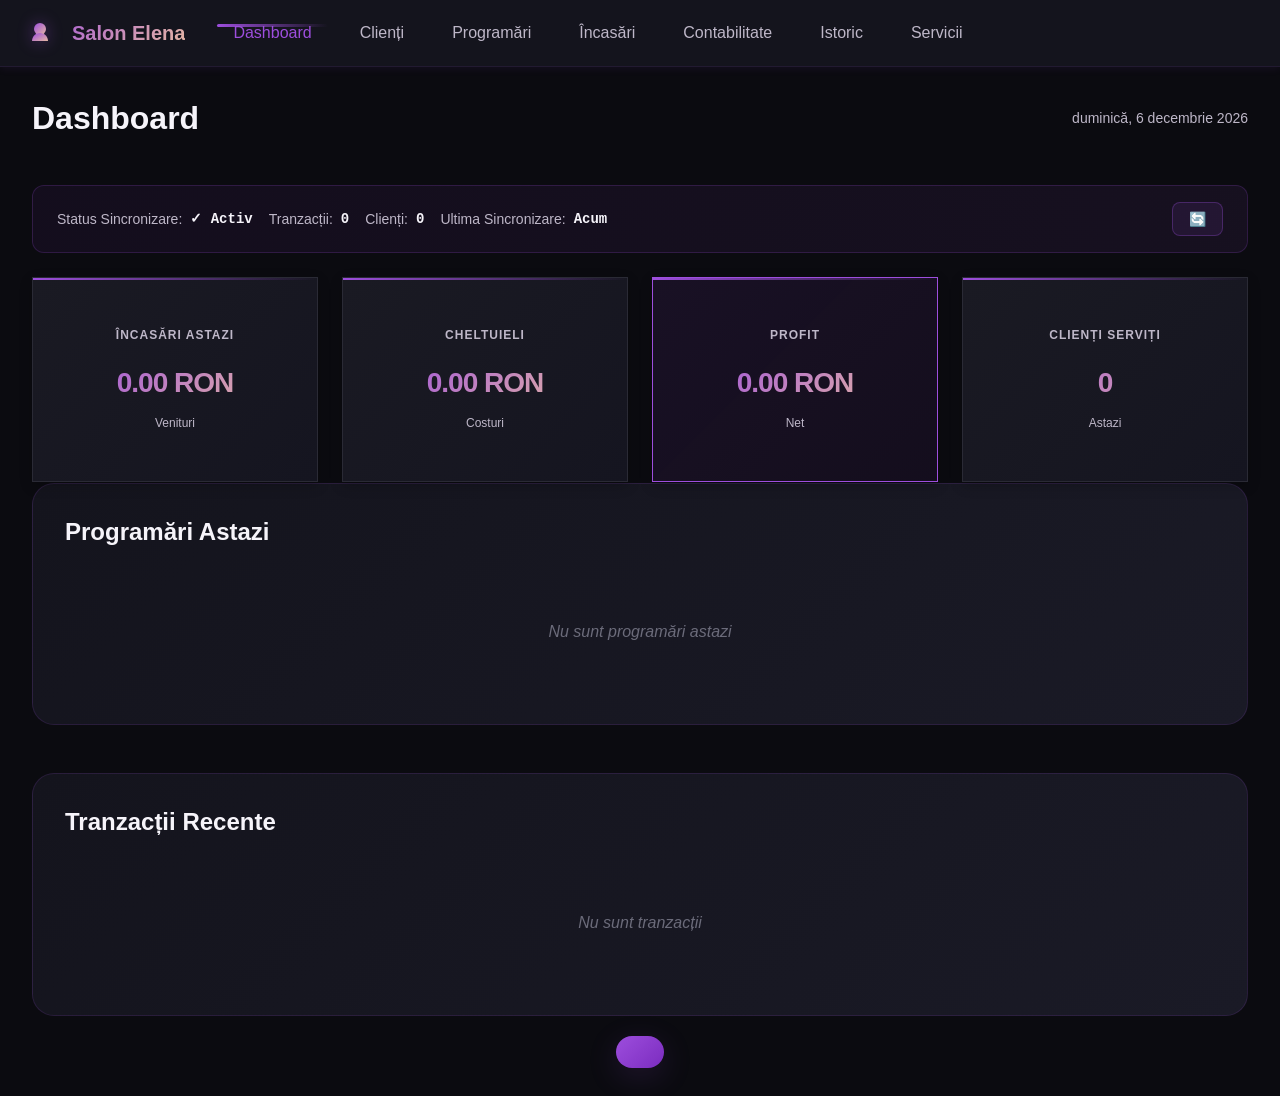
==== index.html @ 7cc4cb27 "CRITICAL FIX: Repair modal overlay click-blocking bug - implement robust initialization and CSS poin" ====
<!DOCTYPE html>
<html lang="ro">
<head>
    <meta charset="UTF-8">
    <meta name="viewport" content="width=device-width, initial-scale=1.0">
    <title>Salon Elena - Premium Hairstyle Management</title>
    <link rel="stylesheet" href="css/styles.css">
</head>
<body>
    <div class="app-container">
        <!-- Top Navigation -->
        <nav class="top-nav">
            <div class="nav-container">
                <div class="nav-logo">
                    <svg width="32" height="32" viewBox="0 0 32 32" fill="none">
                        <circle cx="16" cy="12" r="6" fill="url(#grad1)"/>
                        <path d="M8 24c0-4.4 3.6-8 8-8s8 3.6 8 8H8Z" fill="url(#grad1)"/>
                        <defs>
                            <linearGradient id="grad1" x1="0%" y1="0%" x2="100%" y2="100%">
                                <stop offset="0%" style="stop-color:#9D4EDD;stop-opacity:1" />
                                <stop offset="100%" style="stop-color:#E6B8A2;stop-opacity:1" />
                            </linearGradient>
                        </defs>
                    </svg>
                    <span>Salon Elena</span>
                </div>
                <div class="nav-tabs">
                    <button class="nav-tab active" data-tab="dashboard">Dashboard</button>
                    <button class="nav-tab" data-tab="clients">Clienți</button>
                    <button class="nav-tab" data-tab="appointments">Programări</button>
                    <button class="nav-tab" data-tab="transactions">Încasări</button>
                    <button class="nav-tab" data-tab="accounting">Contabilitate</button>
                    <button class="nav-tab" data-tab="history">Istoric</button>
                    <button class="nav-tab" data-tab="services">Servicii</button>
                </div>
            </div>
        </nav>

        <!-- Main Content -->
        <main class="main-content">
            <!-- DASHBOARD TAB -->
            <section id="dashboard" class="tab-section active">
                <div class="section-header">
                    <h1>Dashboard</h1>
                    <div class="header-date" id="dateDisplay"></div>
                </div>

                <!-- Data Sync Status Bar -->
                <div class="sync-status-bar">
                    <div class="sync-item">
                        <span class="sync-label">Status Sincronizare:</span>
                        <span class="sync-value" id="syncStatus">✓ Activ</span>
                    </div>
                    <div class="sync-item">
                        <span class="sync-label">Tranzacții:</span>
                        <span class="sync-value" id="syncTransactions">0</span>
                    </div>
                    <div class="sync-item">
                        <span class="sync-label">Clienți:</span>
                        <span class="sync-value" id="syncClients">0</span>
                    </div>
                    <div class="sync-item">
                        <span class="sync-label">Ultima Sincronizare:</span>
                        <span class="sync-value" id="syncTime">Acum</span>
                    </div>
                    <button class="btn-sync-reset" id="btnSyncCheck" title="Verifică sincronizare">
                        <span class="icon-sync">🔄</span>
                    </button>
                </div>

                <!-- KPI Cards -->
                <div class="kpi-grid">
                    <div class="kpi-card">
                        <div class="kpi-label">Încasări Astazi</div>
                        <div class="kpi-value" id="kpiIncome">0 RON</div>
                        <div class="kpi-sub">Venituri</div>
                    </div>
                    <div class="kpi-card">
                        <div class="kpi-label">Cheltuieli</div>
                        <div class="kpi-value" id="kpiExpenses">0 RON</div>
                        <div class="kpi-sub">Costuri</div>
                    </div>
                    <div class="kpi-card accent">
                        <div class="kpi-label">Profit</div>
                        <div class="kpi-value" id="kpiProfit">0 RON</div>
                        <div class="kpi-sub">Net</div>
                    </div>
                    <div class="kpi-card">
                        <div class="kpi-label">Clienți Serviți</div>
                        <div class="kpi-value" id="kpiClients">0</div>
                        <div class="kpi-sub">Astazi</div>
                    </div>
                </div>

                <!-- Upcoming Appointments Today -->
                <div class="dashboard-section">
                    <h2>Programări Astazi</h2>
                    <div id="dashboardAppointments" class="appointments-list">
                        <p class="empty-state">Nu sunt programări astazi</p>
                    </div>
                </div>

                <!-- Recent Transactions -->
                <div class="dashboard-section">
                    <h2>Tranzacții Recente</h2>
                    <div id="dashboardTransactions" class="transactions-list">
                        <p class="empty-state">Nu sunt tranzacții</p>
                    </div>
                </div>
            </section>

            <!-- CLIENTS TAB -->
            <section id="clients" class="tab-section">
                <div class="section-header">
                    <h1>Clienți</h1>
                    <button class="btn btn-primary" id="btnAddClient">+ Clientă Nouă</button>
                </div>

                <!-- Search & Filters -->
                <div class="search-filters">
                    <div class="search-box">
                        <input type="text" id="clientSearch" placeholder="Caută clientă..." class="input-search">
                    </div>
                    <div class="filter-chips">
                        <button class="chip active" data-filter="all">Toate</button>
                        <button class="chip" data-filter="platinum">Platinum</button>
                        <button class="chip" data-filter="vip">VIP</button>
                        <button class="chip" data-filter="loyal">Loyal</button>
                        <button class="chip" data-filter="new">New</button>
                    </div>
                </div>

                <!-- Clients Grid -->
                <div id="clientsGrid" class="clients-grid">
                    <p class="empty-state">Nu sunt clienți. Adaugă prima clientă!</p>
                </div>
            </section>

            <!-- APPOINTMENTS TAB -->
            <section id="appointments" class="tab-section">
                <div class="section-header">
                    <h1>Programări</h1>
                    <button type="button" class="btn btn-primary" id="btnAddAppointment">+ Nouă Programare</button>
                </div>

                <!-- Appointment Filters -->
                <div class="appointment-filters">
                    <button class="filter-btn active" data-filter="today">Astazi</button>
                    <button class="filter-btn" data-filter="tomorrow">Mâine</button>
                    <button class="filter-btn" data-filter="week">Săptămâna</button>
                    <button class="filter-btn" data-filter="all">Toate</button>
                </div>

                <!-- Appointments List -->
                <div id="appointmentsList" class="appointments-list">
                    <p class="empty-state">Nu sunt programări</p>
                </div>
            </section>

            <!-- TRANSACTIONS TAB -->
            <section id="transactions" class="tab-section">
                <div class="section-header">
                    <h1>Încasări Zilnice</h1>
                </div>

                <!-- Date Picker -->
                <div class="transaction-controls">
                    <input type="date" id="transactionDate" class="input-date">
                    <button class="btn btn-secondary" id="btnAddExpense">+ Cheltuiala Manuală</button>
                </div>

                <!-- KPI for Selected Date -->
                <div class="transaction-kpi">
                    <div class="kpi-small">
                        <div class="kpi-label">Încasări</div>
                        <div class="kpi-value" id="txIncome">0 RON</div>
                    </div>
                    <div class="kpi-small">
                        <div class="kpi-label">Cheltuieli</div>
                        <div class="kpi-value" id="txExpenses">0 RON</div>
                    </div>
                    <div class="kpi-small accent">
                        <div class="kpi-label">Profit</div>
                        <div class="kpi-value" id="txProfit">0 RON</div>
                    </div>
                    <div class="kpi-small">
                        <div class="kpi-label">Clienți</div>
                        <div class="kpi-value" id="txClients">0</div>
                    </div>
                </div>

                <!-- Transactions Table -->
                <div class="transaction-table">
                    <div class="tx-filters">
                        <button class="tx-filter active" data-type="all">Toate</button>
                        <button class="tx-filter" data-type="income">Venituri</button>
                        <button class="tx-filter" data-type="expense">Cheltuieli</button>
                    </div>
                    <div id="transactionsList" class="transactions-list">
                        <p class="empty-state">Nu sunt tranzacții pentru aceasta zi</p>
                    </div>
                </div>
            </section>

            <!-- HISTORY TAB -->
            <section id="history" class="tab-section">
                <div class="section-header">
                    <h1>Istoric</h1>
                    <button class="btn btn-secondary btn-sm" id="btnExportCSV">📥 Export CSV</button>
                </div>

                <!-- Period Toggle -->
                <div class="period-toggle">
                    <button class="period-btn active" data-period="day">Zi</button>
                    <button class="period-btn" data-period="week">Săptămână</button>
                    <button class="period-btn" data-period="month">Lună</button>
                </div>

                <!-- Period Selectors -->
                <div class="period-selectors">
                    <!-- Day Selector -->
                    <div id="daySelector" class="selector-group active">
                        <input type="date" id="historyDate" class="input-date">
                    </div>

                    <!-- Week Selector -->
                    <div id="weekSelector" class="selector-group">
                        <button class="btn-nav" id="prevWeek">◀ Săptămâna Anterioară</button>
                        <span id="weekDisplay" class="period-display">Week</span>
                        <button class="btn-nav" id="nextWeek">Săptămâna Următoare ▶</button>
                    </div>

                    <!-- Month Selector -->
                    <div id="monthSelector" class="selector-group">
                        <button class="btn-nav" id="prevMonth">◀ Luna Anterioară</button>
                        <select id="monthSelect" class="input-dark">
                            <option value="0">Ianuarie</option>
                            <option value="1">Februarie</option>
                            <option value="2">Martie</option>
                            <option value="3">Aprilie</option>
                            <option value="4">Mai</option>
                            <option value="5">Iunie</option>
                            <option value="6">Iulie</option>
                            <option value="7">August</option>
                            <option value="8">Septembrie</option>
                            <option value="9">Octombrie</option>
                            <option value="10">Noiembrie</option>
                            <option value="11">Decembrie</option>
                        </select>
                        <select id="yearSelect" class="input-dark">
                            <!-- Populated by JS -->
                        </select>
                        <button class="btn-nav" id="nextMonth">Luna Următoare ▶</button>
                    </div>
                </div>

                <!-- Summary KPI Cards -->
                <div class="kpi-grid">
                    <div class="kpi-card">
                        <div class="kpi-label">Total Încasări</div>
                        <div class="kpi-value" id="historyIncome">0 RON</div>
                        <div class="kpi-sub">Venituri</div>
                    </div>
                    <div class="kpi-card">
                        <div class="kpi-label">Total Cheltuieli</div>
                        <div class="kpi-value" id="historyExpenses">0 RON</div>
                        <div class="kpi-sub">Costuri</div>
                    </div>
                    <div class="kpi-card accent">
                        <div class="kpi-label">Profit Net</div>
                        <div class="kpi-value" id="historyProfit">0 RON</div>
                        <div class="kpi-sub">Rezultat</div>
                    </div>
                    <div class="kpi-card">
                        <div class="kpi-label">Clienți Serviți</div>
                        <div class="kpi-value" id="historyClients">0</div>
                        <div class="kpi-sub">Distinct</div>
                    </div>
                    <div class="kpi-card">
                        <div class="kpi-label">Nr. Tranzacții</div>
                        <div class="kpi-value" id="historyTxCount">0</div>
                        <div class="kpi-sub">Total</div>
                    </div>
                </div>

                <!-- Day Breakdown (for week/month) -->
                <div id="dayBreakdown" class="day-breakdown" style="display: none;">
                    <h3>Detalii pe Zile</h3>
                    <div class="breakdown-table">
                        <div class="breakdown-header">
                            <div class="col-date">Data</div>
                            <div class="col-income">Încasări</div>
                            <div class="col-expenses">Cheltuieli</div>
                            <div class="col-profit">Profit</div>
                            <div class="col-clients">Clienți</div>
                        </div>
                        <div id="breakdownBody" class="breakdown-body">
                            <!-- Populated by JS -->
                        </div>
                    </div>
                </div>

                <!-- Transactions List -->
                <div class="history-transactions">
                    <h3>Tranzacții</h3>
                    <div class="tx-controls">
                        <div class="tx-filters-history">
                            <button class="tx-filter-history active" data-filter="all">Toate</button>
                            <button class="tx-filter-history" data-filter="income">Venituri</button>
                            <button class="tx-filter-history" data-filter="expense">Cheltuieli</button>
                        </div>
                        <input type="text" id="txSearch" placeholder="Caută după client/serviciu..." class="input-search">
                    </div>
                    <div id="historyTransactionsList" class="transactions-list">
                        <p class="empty-state">Nu sunt tranzacții</p>
                    </div>
                </div>
            </section>

            <!-- ACCOUNTING TAB -->
            <section id="accounting" class="tab-section">
                <div class="section-header">
                    <h1>Contabilitate</h1>
                    <div class="section-buttons">
                        <button class="btn btn-secondary btn-sm" id="btnRecurringExpenses">⚙️ Cheltuieli Lunare</button>
                        <button class="btn btn-secondary btn-sm" id="btnExportAccounting">📥 Export CSV</button>
                    </div>
                </div>

                <!-- Filters Card -->
                <div class="accounting-filters-card">
                    <div class="filters-grid">
                        <div class="filter-group">
                            <label class="filter-label">Interval Date</label>
                            <div class="date-range">
                                <input type="date" id="accDateStart" class="input-filter">
                                <span class="date-separator">→</span>
                                <input type="date" id="accDateEnd" class="input-filter">
                            </div>
                        </div>

                        <div class="filter-group">
                            <label class="filter-label">Tip</label>
                            <select id="accType" class="select-filter">
                                <option value="all">Toate tranzacțiile</option>
                                <option value="income">Doar Venituri</option>
                                <option value="expense">Doar Cheltuieli</option>
                            </select>
                        </div>

                        <div class="filter-group">
                            <label class="filter-label">Status</label>
                            <select id="accStatus" class="select-filter">
                                <option value="all">Toate</option>
                                <option value="confirmed">Confirmate</option>
                                <option value="void">Anulate</option>
                            </select>
                        </div>
                    </div>

                    <div class="filters-grid">
                        <div class="filter-group">
                            <label class="filter-label">Metodă Plată</label>
                            <div class="checkbox-group-modern">
                                <label class="checkbox-label"><input type="checkbox" value="cash" class="acc-payment-method"> Numerar</label>
                                <label class="checkbox-label"><input type="checkbox" value="card" class="acc-payment-method"> Card</label>
                                <label class="checkbox-label"><input type="checkbox" value="transfer" class="acc-payment-method"> Transfer</label>
                            </div>
                        </div>

                        <div class="filter-group">
                            <label class="filter-label">Categorie</label>
                            <select id="accCategories" class="select-filter" multiple size="3">
                                <option value="">-- Toate --</option>
                                <!-- Populated by JS -->
                            </select>
                        </div>
                    </div>

                    <div class="filters-grid">
                        <div class="filter-group filter-search">
                            <label class="filter-label">Căutare</label>
                            <input type="text" id="accSearch" placeholder="Client / Serviciu / Notă..." class="input-filter input-search-large">
                        </div>

                        <div class="filter-actions">
                            <button class="btn btn-secondary btn-sm" id="btnResetFilters">↻ Resetează</button>
                        </div>
                    </div>
                </div>

                <!-- KPI Cards -->
                <div class="kpi-grid">
                    <div class="kpi-card">
                        <div class="kpi-label">Total Venituri</div>
                        <div class="kpi-value" id="accIncomeTotal">0 RON</div>
                    </div>
                    <div class="kpi-card">
                        <div class="kpi-label">Total Cheltuieli</div>
                        <div class="kpi-value" id="accExpenseTotal">0 RON</div>
                    </div>
                    <div class="kpi-card accent">
                        <div class="kpi-label">Profit Net</div>
                        <div class="kpi-value" id="accProfitTotal">0 RON</div>
                    </div>
                    <div class="kpi-card">
                        <div class="kpi-label">Cash</div>
                        <div class="kpi-value" id="accCashTotal">0 RON</div>
                    </div>
                    <div class="kpi-card">
                        <div class="kpi-label">Card</div>
                        <div class="kpi-value" id="accCardTotal">0 RON</div>
                    </div>
                    <div class="kpi-card">
                        <div class="kpi-label">Transfer</div>
                        <div class="kpi-value" id="accTransferTotal">0 RON</div>
                    </div>
                </div>

                <!-- Tabs: List | Reports (Manual input buttons hidden - read-only mode) -->
                <div class="accounting-tabs">
                    <button class="acc-tab-btn active" data-acc-tab="list">📋 Lista Tranzacții</button>
                    <button class="acc-tab-btn" data-acc-tab="reports">📊 Rapoarte & Analiză</button>
                </div>

                <!-- TAB: List Transactions -->
                <div id="acc-tab-list" class="acc-tab-content active">
                    <div id="accTransactionsList" class="accounting-transactions">
                        <p class="empty-state">Nu sunt tranzacții</p>
                    </div>
                </div>

                <!-- TAB: Reports -->
                <div id="acc-tab-reports" class="acc-tab-content">
                    <div class="reports-container">
                        <h3>Rapoarte & Analiză</h3>

                        <!-- Daily Expenses Summary -->
                        <div class="report-section">
                            <h4>💰 Cheltuieli pe Zile</h4>
                            <div id="dailyExpenseSummary" class="daily-summary-table">
                                <p class="empty-state">Nu există cheltuieli pentru perioada selectată</p>
                            </div>
                        </div>

                        <!-- Daily Profit Summary -->
                        <div class="report-section">
                            <h4>📈 Profit pe Zile</h4>
                            <div id="dailyProfitSummary" class="daily-summary-table">
                                <p class="empty-state">Nu există tranzacții pentru perioada selectată</p>
                            </div>
                        </div>

                        <div class="report-section">
                            <h4>🏆 Top Categorii Cheltuieli</h4>
                            <div id="topExpenseCategories" class="report-list">
                                <p class="empty-state">Nu există cheltuieli</p>
                            </div>
                        </div>

                        <div class="report-section">
                            <h4>⭐ Top Servicii Venituri</h4>
                            <div id="topServices" class="report-list">
                                <p class="empty-state">Nu există venituri</p>
                            </div>
                        </div>

                        <div class="report-section">
                            <h4>📊 Breakdown Complet pe Zile</h4>
                            <div id="dayBreakdownAccounting" class="breakdown-table">
                                <p class="empty-state">Nu există tranzacții</p>
                            </div>
                        </div>
                    </div>
                </div>
            </section>

            <!-- SERVICES TAB -->
            <section id="services" class="tab-section">
                <div class="section-header">
                    <h1>Servicii</h1>
                    <button class="btn btn-primary" id="btnAddService">+ Serviciu Nou</button>
                </div>

                <!-- Services List -->
                <div id="servicesList" class="services-grid">
                    <p class="empty-state">Nu sunt servicii. Adaugă primul serviciu!</p>
                </div>
            </section>
        </main>
    </div>

    <!-- Modal Overlay -->
    <div id="modalOverlay" class="modal-overlay"></div>

    <!-- Modal Client -->
    <div id="clientModal" class="modal">
        <div class="modal-content">
            <button class="modal-close">&times;</button>
            <h2>Clientă</h2>

            <div class="modal-tabs">
                <button class="modal-tab active" data-modal-tab="info">Informații</button>
                <button class="modal-tab" data-modal-tab="gallery">Galerie</button>
                <button class="modal-tab" data-modal-tab="appointments">Programări</button>
                <button class="modal-tab" data-modal-tab="stats">Statistici</button>
            </div>

            <!-- Info Tab -->
            <div class="modal-tab-content active" data-tab-content="info">
                <form id="clientForm">
                    <div class="form-group">
                        <label>Nume Complet *</label>
                        <input type="text" id="clientName" required placeholder="ex: Elena Popescu" class="input-dark">
                    </div>
                    <div class="form-group">
                        <label>Telefon *</label>
                        <input type="tel" id="clientPhone" required placeholder="ex: 0723456789" class="input-dark">
                    </div>
                    <div class="form-group">
                        <label>Email</label>
                        <input type="email" id="clientEmail" placeholder="optional" class="input-dark">
                    </div>
                    <div class="form-group">
                        <label>Notițe / Preferințe</label>
                        <textarea id="clientNotes" placeholder="ex: blond rece, sensibil scalp..." class="input-dark"></textarea>
                    </div>
                    <div class="form-group">
                        <label>Status</label>
                        <div id="clientTag" class="badge-display">---</div>
                    </div>
                </form>
            </div>

            <!-- Gallery Tab -->
            <div class="modal-tab-content" data-tab-content="gallery">
                <div class="gallery-section">
                    <div class="upload-zone" id="uploadZone">
                        <input type="file" id="clientPhotoInput" accept="image/*" multiple style="display: none;">
                        <div class="upload-prompt">
                            <svg width="48" height="48" viewBox="0 0 48 48" fill="none">
                                <path d="M24 4C12.95 4 4 12.95 4 24s8.95 20 20 20 20-8.95 20-20S35.05 4 24 4ZM24 40c-8.82 0-16-7.18-16-16s7.18-16 16-16 16 7.18 16 16-7.18 16-16 16Z" fill="currentColor"/>
                                <path d="M28 20h-4v-4h-4v4h-4v4h4v4h4v-4h4v-4Z" fill="currentColor"/>
                            </svg>
                            <p>Trage poze aici sau click</p>
                        </div>
                    </div>
                    <div id="photoGallery" class="photo-gallery">
                        <!-- Photos will be inserted here -->
                    </div>
                </div>
            </div>

            <!-- Appointments Tab -->
            <div class="modal-tab-content" data-tab-content="appointments">
                <div class="client-appointments">
                    <div class="appt-actions">
                        <button class="btn btn-secondary btn-sm" id="btnQuickAppointment">+ Nouă Programare</button>
                    </div>
                    <div id="clientAppointmentsList" class="appointments-list">
                        <p class="empty-state">Nu sunt programări</p>
                    </div>
                </div>
            </div>

            <!-- Stats Tab -->
            <div class="modal-tab-content" data-tab-content="stats">
                <div class="client-stats">
                    <div class="stat-item">
                        <div class="stat-label">Vizite</div>
                        <div class="stat-value" id="statVisits">0</div>
                    </div>
                    <div class="stat-item">
                        <div class="stat-label">Total Cheltuit</div>
                        <div class="stat-value" id="statTotalSpent">0 RON</div>
                    </div>
                    <div class="stat-item">
                        <div class="stat-label">Ultima Vizită</div>
                        <div class="stat-value" id="statLastVisit">-</div>
                    </div>
                    <div class="stat-item">
                        <div class="stat-label">Status</div>
                        <div class="stat-value" id="statStatus">-</div>
                    </div>
                </div>
            </div>

            <div class="modal-actions">
                <button class="btn btn-secondary" id="btnClientCancel">Anulare</button>
                <button class="btn btn-primary" id="btnClientSave">Salvare</button>
                <button class="btn btn-danger" id="btnClientDelete" style="display: none;">Ștergere</button>
            </div>
        </div>
    </div>

    <!-- Modal Appointment -->
    <div id="appointmentModal" class="modal">
        <div class="modal-content">
            <button class="modal-close">&times;</button>
            <h2>Programare</h2>
            <form id="appointmentForm">
                <div class="form-group">
                    <label>Clientă *</label>
                    <div class="select-group">
                        <select id="appointmentClient" required class="input-dark">
                            <option value="">Selectează clientă</option>
                        </select>
                        <button type="button" class="btn btn-link" id="btnNewClientFromAppt">+ Nouă</button>
                    </div>
                </div>
                <div class="form-group">
                    <label>Serviciu *</label>
                    <select id="appointmentService" required class="input-dark">
                        <option value="" disabled>Selectează serviciu</option>
                    </select>
                </div>
                <div class="form-row">
                    <div class="form-group">
                        <label>Data *</label>
                        <input type="date" id="appointmentDate" required class="input-dark">
                    </div>
                    <div class="form-group">
                        <label>Oră *</label>
                        <input type="time" id="appointmentTime" required class="input-dark">
                    </div>
                </div>
                <div class="form-group">
                    <label>Durată (minute)</label>
                    <input type="number" id="appointmentDuration" min="15" step="15" class="input-dark">
                </div>
                <div class="form-group">
                    <label>Notițe</label>
                    <textarea id="appointmentNotes" placeholder="Notes..." class="input-dark"></textarea>
                </div>
                <div class="form-group">
                    <label>Status</label>
                    <select id="appointmentStatus" class="input-dark">
                        <option value="scheduled">Programată</option>
                        <option value="completed">Finalizată</option>
                        <option value="cancelled">Anulată</option>
                    </select>
                </div>
                <div id="paymentSection" style="display: none;" class="payment-section">
                    <hr>
                    <h3>Încasare</h3>
                    <div class="form-row">
                        <div class="form-group">
                            <label>Sumă (RON) *</label>
                            <input type="number" id="paymentAmount" min="0" step="0.01" class="input-dark">
                        </div>
                        <div class="form-group">
                            <label>Metoda Plată</label>
                            <select id="paymentMethod" class="input-dark">
                                <option value="cash">Cash</option>
                                <option value="card">Card</option>
                                <option value="transfer">Transfer</option>
                            </select>
                        </div>
                    </div>
                </div>
            </form>
            <div class="modal-actions">
                <button class="btn btn-secondary" id="btnAppointmentCancel">Anulare</button>
                <button class="btn btn-primary" id="btnAppointmentSave">Salvare</button>
                <button class="btn btn-danger" id="btnAppointmentDelete" style="display: none;">Ștergere</button>
            </div>
        </div>
    </div>

    <!-- Modal Service -->
    <div id="serviceModal" class="modal">
        <div class="modal-content">
            <button class="modal-close">&times;</button>
            <h2>Serviciu</h2>
            <form id="serviceForm">
                <div class="form-group">
                    <label>Nume *</label>
                    <input type="text" id="serviceName" required placeholder="ex: Tuns Bob" class="input-dark">
                </div>
                <div class="form-group">
                    <label>Categorie</label>
                    <select id="serviceCategory" class="input-dark">
                        <option value="tuns">Tuns</option>
                        <option value="coafat">Coafat</option>
                        <option value="vopsit">Vopsit</option>
                        <option value="tratament">Tratament</option>
                        <option value="alt">Altul</option>
                    </select>
                </div>
                <div class="form-row">
                    <div class="form-group">
                        <label>Preț (RON) *</label>
                        <input type="number" id="servicePrice" required min="0" step="0.01" class="input-dark">
                    </div>
                    <div class="form-group">
                        <label>Durată (minute)</label>
                        <input type="number" id="serviceDuration" value="60" min="15" step="15" class="input-dark">
                    </div>
                </div>
            </form>
            <div class="modal-actions">
                <button class="btn btn-secondary" id="btnServiceCancel">Anulare</button>
                <button class="btn btn-primary" id="btnServiceSave">Salvare</button>
                <button class="btn btn-danger" id="btnServiceDelete" style="display: none;">Ștergere</button>
            </div>
        </div>
    </div>

    <!-- Modal Expense -->
    <div id="expenseModal" class="modal">
        <div class="modal-content">
            <button class="modal-close">&times;</button>
            <h2>Cheltuiala</h2>
            <form id="expenseForm">
                <div class="form-group">
                    <label>Descriere *</label>
                    <input type="text" id="modal-expenseDescription" required placeholder="ex: Materiale..." class="input-dark">
                </div>
                <div class="form-group">
                    <label>Suma (RON) *</label>
                    <input type="text" id="modal-expenseAmount" required placeholder="0.00" class="input-dark">
                </div>
                <div class="form-group">
                    <label>Categorie *</label>
                    <select id="modal-expenseCategory" required class="input-dark">
                        <option value="">-- Selecteaza --</option>
                        <!-- Populated by JS -->
                    </select>
                </div>
                <div class="form-group">
                    <label>Metoda Plata</label>
                    <select id="modal-expenseMethod" class="input-dark">
                        <option value="cash">Cash</option>
                        <option value="card">Card</option>
                        <option value="transfer">Transfer</option>
                    </select>
                </div>
            </form>
            <div class="modal-actions">
                <button type="button" class="btn btn-secondary" id="btnExpenseCancel">Anulare</button>
                <button type="button" class="btn btn-primary" id="btnExpenseSave">Salvare</button>
            </div>
        </div>
    </div>

    <!-- Modal Recurring Expenses -->
    <div id="recurringExpensesModal" class="modal">
        <div class="modal-content">
            <button class="modal-close">&times;</button>
            <h2>Cheltuieli Recurente Lunare</h2>
            
            <!-- List of existing recurring expenses -->
            <div class="recurring-list" id="recurringExpensesList">
                <p class="empty-state">Nu sunt cheltuieli recurente setate</p>
            </div>

            <!-- Add new recurring expense form -->
            <div class="add-recurring-form">
                <h3>Adaugă Cheltuiala Lunară</h3>
                <form id="recurringExpenseForm">
                    <div class="form-row">
                        <div class="form-group">
                            <label>Nume Cheltuiala *</label>
                            <input type="text" id="recExpenseName" required placeholder="ex: Chirie, Produse..." class="input-dark">
                        </div>
                        <div class="form-group">
                            <label>Sumă (RON) *</label>
                            <input type="number" id="recExpenseAmount" required min="0" step="0.01" class="input-dark">
                        </div>
                    </div>
                    <div class="form-row">
                        <div class="form-group">
                            <label>Categorie *</label>
                            <select id="recExpenseCategory" required class="input-dark">
                                <option value="">-- Selectează --</option>
                                <!-- Populated by JS -->
                            </select>
                        </div>
                        <div class="form-group">
                            <label>Metoda Plată</label>
                            <select id="recExpenseMethod" class="input-dark">
                                <option value="cash">Cash</option>
                                <option value="card">Card</option>
                                <option value="transfer">Transfer</option>
                            </select>
                        </div>
                    </div>
                    <div class="form-row">
                        <div class="form-group">
                            <label>Ziua din Lună (1-31) *</label>
                            <input type="number" id="recExpenseDay" required min="1" max="31" value="1" class="input-dark">
                        </div>
                    </div>
                    <div class="form-actions">
                        <button type="submit" class="btn btn-primary">Salvează Cheltuiala Lunară</button>
                        <button type="reset" class="btn btn-secondary">Resetează</button>
                    </div>
                </form>
            </div>

            <div class="modal-actions" style="border-top: 1px solid #333; margin-top: 30px; padding-top: 20px;">
                <button class="btn btn-secondary" id="btnRecurringExpensesClose">Închide</button>
            </div>
        </div>
    </div>

    <!-- Toast Notification -->
    <div id="toast" class="toast"></div>

    <!-- Scripts -->
    <script src="js/logger.js"></script>
    <script src="js/cache.js"></script>
    <script src="js/dom.js"></script>
    <script src="js/eventmanager.js"></script>
    <script src="js/perf.js"></script>
    <script src="js/storage.js"></script>
    <script src="js/ui.js"></script>
    <script src="js/services.js"></script>
    <script src="js/clients.js"></script>
    <script src="js/appointments.js"></script>
    <script src="js/transactions.js"></script>
    <script src="js/history.js"></script>
    <script src="js/accounting.js"></script>
    <script src="js/app.js"></script>

    <!-- DEBUG: Click Event Monitor (temporary - remove after testing) -->
    <script>
        // Debug helper 1: Log all clicks to console
        document.addEventListener('click', (e) => {
            const overlay = document.getElementById('modalOverlay');
            const overlayActive = overlay && overlay.classList.contains('active');
            const target = e.target.tagName + (e.target.id ? '#' + e.target.id : '') + (e.target.className ? '.' + e.target.className.split(' ')[0] : '');
            console.log('[CLICK DEBUG]', target, '| Overlay active:', overlayActive, '| Pointer-events:', window.getComputedStyle(overlay).pointerEvents);
        }, true);

        // Debug helper 2: Log modal state every 2 seconds
        setInterval(() => {
            const overlay = document.getElementById('modalOverlay');
            const modals = document.querySelectorAll('.modal.active');
            const overlayComputedStyle = window.getComputedStyle(overlay);
            console.log('[STATE DEBUG]', {
                overlayDisplay: overlayComputedStyle.display,
                overlayPointerEvents: overlayComputedStyle.pointerEvents,
                overlayZIndex: overlayComputedStyle.zIndex,
                activeModalsCount: modals.length,
                modalOverlayHasActiveClass: overlay.classList.contains('active')
            });
        }, 3000);

        // Debug helper 3: Check initial state
        document.addEventListener('DOMContentLoaded', () => {
            setTimeout(() => {
                const overlay = document.getElementById('modalOverlay');
                const modals = document.querySelectorAll('.modal');
                console.log('[INIT DEBUG] Modal system status:', {
                    overlayElement: overlay ? 'FOUND' : 'NOT FOUND',
                    modalsCount: modals.length,
                    overlayInHTML: !!overlay,
                    overlayClasses: overlay ? overlay.className : 'N/A'
                });
            }, 500);
        });
    </script>
</body>
</html>
---- css/styles.css ----
/* ============================================
   DESIGN SYSTEM - LUXURY MODERN
   ============================================ */

:root {
    /* Colors - Luxury Palette */
    --color-bg-main: #0B0B10;
    --color-bg-surface: #14141D;
    --color-bg-elevated: #1A1A26;
    
    --color-accent-purple: #7B2CBF;
    --color-accent-violet: #9D4EDD;
    --color-accent-rose: #E6B8A2;
    --color-accent-gold: #C8A24A;
    
    --color-text-primary: #F6F4FA;
    --color-text-secondary: #BEB7C8;
    
    --color-success: #2EE59D;
    --color-warning: #F7C948;
    --color-danger: #FF5C7A;
    
    /* Typography */
    --font-family: 'Segoe UI', 'Inter', -apple-system, BlinkMacSystemFont, sans-serif;
    --font-size-h1: 32px;
    --font-size-h2: 24px;
    --font-size-h3: 20px;
    --font-size-body: 16px;
    --font-size-sm: 14px;
    --font-size-xs: 12px;
    
    --font-weight-light: 300;
    --font-weight-regular: 400;
    --font-weight-medium: 500;
    --font-weight-semibold: 600;
    --font-weight-bold: 700;
    
    /* Spacing */
    --spacing-xs: 4px;
    --spacing-sm: 8px;
    --spacing-md: 16px;
    --spacing-lg: 24px;
    --spacing-xl: 32px;
    --spacing-2xl: 48px;
    
    /* Radius */
    --radius-sm: 8px;
    --radius-md: 12px;
    --radius-lg: 16px;
    --radius-xl: 22px;
    
    /* Shadows */
    --shadow-sm: 0 2px 8px rgba(155, 78, 221, 0.08);
    --shadow-md: 0 4px 16px rgba(155, 78, 221, 0.12);
    --shadow-lg: 0 8px 32px rgba(155, 78, 221, 0.16);
    --shadow-glow: 0 0 24px rgba(157, 78, 221, 0.24);
    
    /* Transitions */
    --transition-fast: 150ms cubic-bezier(0.4, 0, 0.2, 1);
    --transition-base: 250ms cubic-bezier(0.4, 0, 0.2, 1);
    --transition-slow: 350ms cubic-bezier(0.4, 0, 0.2, 1);
}

/* ============================================
   RESET & BASE
   ============================================ */

* {
    margin: 0;
    padding: 0;
    box-sizing: border-box;
}

/* CRITICAL FIX: Ensure pseudo-elements don't block clicks */
*::before,
*::after {
    pointer-events: none;
}

html {
    scroll-behavior: smooth;
}

body {
    font-family: var(--font-family);
    background-color: var(--color-bg-main);
    color: var(--color-text-primary);
    font-size: var(--font-size-body);
    font-weight: var(--font-weight-regular);
    line-height: 1.6;
    overflow-x: hidden;
}

/* Remove cursor caret from all elements globally */
body, body * {
    caret-color: transparent;
}

/* Only show caret in actual input/textarea elements */
input, textarea, [contenteditable] {
    caret-color: var(--color-accent-violet);
}

/* ============================================
   TYPOGRAPHY
   ============================================ */

h1 {
    font-size: var(--font-size-h1);
    font-weight: var(--font-weight-bold);
    line-height: 1.2;
}

h2 {
    font-size: var(--font-size-h2);
    font-weight: var(--font-weight-semibold);
    line-height: 1.3;
}

h3 {
    font-size: var(--font-size-h3);
    font-weight: var(--font-weight-semibold);
    line-height: 1.4;
}

p {
    color: var(--color-text-secondary);
}

/* ============================================
   LAYOUT
   ============================================ */

.app-container {
    display: flex;
    flex-direction: column;
    min-height: 100vh;
    position: relative;
    z-index: 1;
}

.top-nav {
    background-color: var(--color-bg-surface);
    border-bottom: 1px solid rgba(157, 78, 221, 0.1);
    padding: var(--spacing-md) 0;
    position: sticky;
    top: 0;
    z-index: 100;
    box-shadow: var(--shadow-sm);
    pointer-events: auto;
}

.nav-container {
    max-width: 1400px;
    margin: 0 auto;
    padding: 0 var(--spacing-lg);
    display: flex;
    justify-content: space-between;
    align-items: center;
    gap: var(--spacing-xl);
}

.nav-logo {
    display: flex;
    align-items: center;
    gap: var(--spacing-md);
    font-size: var(--font-size-h3);
    font-weight: var(--font-weight-semibold);
    background: linear-gradient(135deg, var(--color-accent-violet), var(--color-accent-rose));
    -webkit-background-clip: text;
    -webkit-text-fill-color: transparent;
    background-clip: text;
}

.nav-logo svg {
    filter: drop-shadow(0 0 8px rgba(157, 78, 221, 0.4));
}

.nav-tabs {
    display: flex;
    gap: var(--spacing-md);
    flex: 1;
}

.nav-tab {
    background: none;
    border: none;
    color: var(--color-text-secondary);
    font-size: var(--font-size-body);
    font-weight: var(--font-weight-medium);
    padding: var(--spacing-sm) var(--spacing-md);
    cursor: pointer;
    position: relative;
    transition: color var(--transition-base);
}

.nav-tab:hover {
    color: var(--color-accent-violet);
}

.nav-tab.active {
    color: var(--color-accent-violet);
}

.nav-tab.active::after {
    content: '';
    position: absolute;
    bottom: -var(--spacing-md);
    left: 0;
    right: 0;
    height: 3px;
    background: linear-gradient(90deg, var(--color-accent-violet), transparent);
    border-radius: 2px;
}

.main-content {
    flex: 1;
    max-width: 1400px;
    width: 100%;
    margin: 0 auto;
    padding: var(--spacing-xl);
    pointer-events: auto;
    position: relative;
    z-index: 1;
}

.tab-section {
    display: none;
    animation: fadeIn var(--transition-base);
}

.tab-section.active {
    display: block;
}

@keyframes fadeIn {
    from {
        opacity: 0;
        transform: translateY(8px);
    }
    to {
        opacity: 1;
        transform: translateY(0);
    }
}

/* ============================================
   SECTION HEADERS
   ============================================ */

.section-header {
    display: flex;
    justify-content: space-between;
    align-items: center;
    margin-bottom: var(--spacing-2xl);
    flex-wrap: wrap;
    gap: var(--spacing-md);
}

.section-header h1 {
    color: var(--color-text-primary);
}

.section-buttons {
    display: flex;
    gap: var(--spacing-md);
    flex-wrap: wrap;
}

.header-date {
    color: var(--color-text-secondary);
    font-size: var(--font-size-sm);
}

/* ============================================
   BUTTONS
   ============================================ */

.btn {
    padding: var(--spacing-sm) var(--spacing-lg);
    border: none;
    border-radius: var(--radius-lg);
    font-size: var(--font-size-body);
    font-weight: var(--font-weight-semibold);
    cursor: pointer;
    transition: all var(--transition-base);
    font-family: var(--font-family);
    display: inline-flex;
    align-items: center;
    gap: var(--spacing-sm);
    position: relative;
    overflow: hidden;
}

.btn::before {
    content: '';
    position: absolute;
    top: 50%;
    left: 50%;
    width: 0;
    height: 0;
    border-radius: 50%;
    background: rgba(255, 255, 255, 0.1);
    transform: translate(-50%, -50%);
    transition: width var(--transition-base), height var(--transition-base);
    pointer-events: none;
}

.btn:active::before {
    width: 300px;
    height: 300px;
}

.btn-primary {
    background: linear-gradient(135deg, var(--color-accent-violet), var(--color-accent-purple));
    color: white;
    box-shadow: var(--shadow-md);
}

.btn-primary:hover {
    box-shadow: var(--shadow-glow);
    transform: translateY(-2px);
}

.btn-secondary {
    background-color: var(--color-bg-elevated);
    color: var(--color-accent-violet);
    border: 1px solid rgba(157, 78, 221, 0.3);
}

.btn-secondary:hover {
    background-color: rgba(157, 78, 221, 0.1);
    border-color: rgba(157, 78, 221, 0.5);
}

.btn-danger {
    background-color: rgba(255, 92, 122, 0.1);
    color: var(--color-danger);
    border: 1px solid rgba(255, 92, 122, 0.3);
}

.btn-danger:hover {
    background-color: rgba(255, 92, 122, 0.2);
    border-color: var(--color-danger);
}

.btn-link {
    background: none;
    border: none;
    color: var(--color-accent-violet);
    padding: 0;
    text-decoration: underline;
}

.btn-link:hover {
    color: var(--color-accent-rose);
}

.btn-sm {
    padding: var(--spacing-xs) var(--spacing-md);
    font-size: var(--font-size-sm);
}

/* ============================================
   INPUTS & FORMS
   ============================================ */

.input-dark,
.input-search,
.input-date,
select {
    background-color: var(--color-bg-elevated);
    border: 1px solid rgba(157, 78, 221, 0.2);
    color: var(--color-text-primary);
    padding: var(--spacing-sm) var(--spacing-md);
    border-radius: var(--radius-md);
    font-family: var(--font-family);
    font-size: var(--font-size-body);
    transition: all var(--transition-base);
    width: 100%;
    caret-color: var(--color-accent-violet);
}

.input-dark:focus,
.input-search:focus,
.input-date:focus,
select:focus {
    outline: none;
    background-color: rgba(157, 78, 221, 0.05);
    border-color: var(--color-accent-violet);
    box-shadow: 0 0 0 3px rgba(157, 78, 221, 0.1);
}

.input-dark::placeholder {
    color: var(--color-text-secondary);
    opacity: 0.6;
}

/* ============================================
   SELECT DROPDOWN - Dark Theme Fix
   ============================================ */
select {
    appearance: none;
    -webkit-appearance: none;
    -moz-appearance: none;
    background-image: url("data:image/svg+xml;charset=UTF-8,%3csvg xmlns='http://www.w3.org/2000/svg' viewBox='0 0 24 24' fill='none' stroke='%239D4EDD' stroke-width='2' stroke-linecap='round' stroke-linejoin='round'%3e%3cpolyline points='6 9 12 15 18 9'%3e%3c/polyline%3e%3c/svg%3e");
    background-repeat: no-repeat;
    background-position: right var(--spacing-sm) center;
    background-size: 20px;
    padding-right: 40px;
}

select option {
    background-color: var(--color-bg-elevated);
    color: var(--color-text-primary);
    padding: var(--spacing-sm) var(--spacing-md);
}

select option:checked {
    background: linear-gradient(var(--color-accent-violet), var(--color-accent-violet));
    background-color: var(--color-accent-violet) !important;
    color: white;
}

select option[value=""] {
    color: var(--color-text-secondary);
    opacity: 0.6;
}

/* Hover effect on open dropdown */
select:hover {
    border-color: rgba(157, 78, 221, 0.4);
}

textarea.input-dark {
    resize: vertical;
    min-height: 100px;
    padding: var(--spacing-md);
}

.form-group {
    margin-bottom: var(--spacing-lg);
}

.form-group label {
    display: block;
    margin-bottom: var(--spacing-sm);
    color: var(--color-text-primary);
    font-weight: var(--font-weight-medium);
    font-size: var(--font-size-sm);
}

.form-row {
    display: grid;
    grid-template-columns: 1fr 1fr;
    gap: var(--spacing-lg);
}

.select-group {
    display: flex;
    gap: var(--spacing-md);
}

.select-group select {
    flex: 1;
}

/* ============================================
   CARDS & COMPONENTS
   ============================================ */

/* Sync Status Bar */
.sync-status-bar {
    display: flex;
    align-items: center;
    gap: var(--spacing-md);
    background: linear-gradient(90deg, rgba(123, 44, 191, 0.08), rgba(157, 78, 221, 0.08));
    border: 1px solid rgba(157, 78, 221, 0.2);
    border-radius: var(--radius-md);
    padding: var(--spacing-md) var(--spacing-lg);
    margin-bottom: var(--spacing-lg);
    flex-wrap: wrap;
    font-size: var(--font-size-sm);
}

.sync-item {
    display: flex;
    align-items: center;
    gap: var(--spacing-sm);
}

.sync-label {
    color: var(--color-text-secondary);
    font-weight: var(--font-weight-medium);
}

.sync-value {
    color: var(--color-text-primary);
    font-weight: var(--font-weight-semibold);
    font-family: 'Monaco', 'Courier New', monospace;
}

.btn-sync-reset {
    margin-left: auto;
    background: rgba(157, 78, 221, 0.1);
    border: 1px solid rgba(157, 78, 221, 0.3);
    border-radius: var(--radius-sm);
    padding: var(--spacing-sm) var(--spacing-md);
    color: var(--color-text-primary);
    cursor: pointer;
    font-size: var(--font-size-sm);
    transition: all var(--transition-fast);
    display: flex;
    align-items: center;
    gap: var(--spacing-xs);
}

.btn-sync-reset:hover {
    background: rgba(157, 78, 221, 0.2);
    border-color: rgba(157, 78, 221, 0.5);
    transform: scale(1.05);
}

.icon-sync {
    display: inline-block;
    animation: spin 2s linear infinite;
}

.btn-sync-reset:hover .icon-sync {
    animation: spin 0.8s linear infinite;
}

@keyframes spin {
    from { transform: rotate(0deg); }
    to { transform: rotate(360deg); }
}

.kpi-grid {
    display: grid;
    grid-template-columns: repeat(auto-fit, minmax(250px, 1fr));
    gap: var(--spacing-lg);
    margin-bottom: var(--spacing-2xl);
}

.kpi-card {
    background: linear-gradient(135deg, var(--color-bg-surface), var(--color-bg-elevated));
    border: 1px solid rgba(157, 78, 221, 0.15);
    border-radius: var(--radius-xl);
    padding: var(--spacing-xl);
    box-shadow: var(--shadow-md);
    transition: all var(--transition-base);
    position: relative;
    overflow: hidden;
}

.kpi-card::before {
    content: '';
    position: absolute;
    top: 0;
    left: 0;
    right: 0;
    height: 1px;
    background: linear-gradient(90deg, transparent, var(--color-accent-violet), transparent);
    pointer-events: none;
}

.kpi-card:hover {
    transform: translateY(-4px);
    box-shadow: var(--shadow-glow);
    border-color: rgba(157, 78, 221, 0.3);
}

.kpi-card.accent {
    background: linear-gradient(135deg, rgba(157, 78, 221, 0.15), rgba(123, 44, 191, 0.1));
    border-color: rgba(157, 78, 221, 0.3);
}

.kpi-label {
    color: var(--color-text-secondary);
    font-size: var(--font-size-sm);
    text-transform: uppercase;
    letter-spacing: 0.5px;
    margin-bottom: var(--spacing-sm);
}

.kpi-value {
    font-size: 32px;
    font-weight: var(--font-weight-bold);
    background: linear-gradient(135deg, var(--color-accent-violet), var(--color-accent-rose));
    -webkit-background-clip: text;
    -webkit-text-fill-color: transparent;
    background-clip: text;
    margin-bottom: var(--spacing-sm);
    animation: pulse-glow 2s ease-in-out infinite;
}

@keyframes pulse-glow {
    0%, 100% { opacity: 1; }
    50% { opacity: 0.8; }
}

.kpi-sub {
    color: var(--color-text-secondary);
    font-size: var(--font-size-xs);
}

.kpi-small {
    background-color: var(--color-bg-elevated);
    border: 1px solid rgba(157, 78, 221, 0.15);
    border-radius: var(--radius-lg);
    padding: var(--spacing-lg);
    text-align: center;
}

.kpi-small .kpi-value {
    font-size: 24px;
}

/* Dashboard Sections */
.dashboard-section {
    background: linear-gradient(135deg, var(--color-bg-surface), var(--color-bg-elevated));
    border: 1px solid rgba(157, 78, 221, 0.15);
    border-radius: var(--radius-xl);
    padding: var(--spacing-xl);
    margin-bottom: var(--spacing-2xl);
}

.dashboard-section h2 {
    margin-bottom: var(--spacing-lg);
    color: var(--color-text-primary);
}

/* ============================================
   CLIENTS SECTION
   ============================================ */

.search-filters {
    margin-bottom: var(--spacing-2xl);
    display: flex;
    gap: var(--spacing-lg);
    align-items: center;
    flex-wrap: wrap;
}

.search-box {
    flex: 1;
    min-width: 250px;
}

.input-search {
    width: 100%;
}

.filter-chips {
    display: flex;
    gap: var(--spacing-sm);
    flex-wrap: wrap;
}

.chip {
    background-color: var(--color-bg-elevated);
    border: 1px solid rgba(157, 78, 221, 0.2);
    color: var(--color-text-secondary);
    padding: var(--spacing-xs) var(--spacing-md);
    border-radius: 20px;
    cursor: pointer;
    font-size: var(--font-size-sm);
    transition: all var(--transition-base);
}

.chip:hover,
.chip.active {
    background: linear-gradient(135deg, var(--color-accent-violet), var(--color-accent-purple));
    color: white;
    border-color: transparent;
    box-shadow: var(--shadow-md);
}

.clients-grid {
    display: grid;
    grid-template-columns: repeat(auto-fill, minmax(300px, 1fr));
    gap: var(--spacing-lg);
}

.client-card {
    background: linear-gradient(135deg, var(--color-bg-surface), var(--color-bg-elevated));
    border: 1px solid rgba(157, 78, 221, 0.15);
    border-radius: var(--radius-xl);
    padding: var(--spacing-lg);
    box-shadow: var(--shadow-md);
    transition: all var(--transition-base);
    position: relative;
    overflow: hidden;
    cursor: pointer;
}

.client-card::before {
    content: '';
    position: absolute;
    top: 0;
    left: 0;
    right: 0;
    height: 2px;
    background: linear-gradient(90deg, var(--color-accent-violet), transparent);
    pointer-events: none;
}

.client-card:hover {
    transform: translateY(-8px);
    box-shadow: var(--shadow-glow);
    border-color: rgba(157, 78, 221, 0.3);
}

.client-card.glowing {
    animation: glow-pulse 0.6s ease-out;
}

@keyframes glow-pulse {
    0% {
        box-shadow: 0 0 40px rgba(157, 78, 221, 0.6);
    }
    100% {
        box-shadow: var(--shadow-glow);
    }
}

.client-header {
    display: flex;
    gap: var(--spacing-md);
    margin-bottom: var(--spacing-lg);
    align-items: flex-start;
}

.client-avatar {
    width: 64px;
    height: 64px;
    border-radius: var(--radius-lg);
    background: linear-gradient(135deg, var(--color-accent-violet), var(--color-accent-rose));
    display: flex;
    align-items: center;
    justify-content: center;
    color: white;
    font-weight: var(--font-weight-bold);
    font-size: 20px;
    flex-shrink: 0;
    position: relative;
    overflow: hidden;
}

.client-avatar img {
    width: 100%;
    height: 100%;
    object-fit: cover;
}

.client-info {
    flex: 1;
}

.client-name {
    font-size: var(--font-size-body);
    font-weight: var(--font-weight-semibold);
    color: var(--color-text-primary);
    margin-bottom: var(--spacing-xs);
}

.client-phone {
    font-size: var(--font-size-sm);
    color: var(--color-text-secondary);
}

.client-badge {
    display: inline-block;
    padding: var(--spacing-xs) var(--spacing-sm);
    border-radius: 4px;
    font-size: var(--font-size-xs);
    font-weight: var(--font-weight-semibold);
    text-transform: uppercase;
    margin-top: var(--spacing-sm);
}

.badge-platinum {
    background: linear-gradient(135deg, #C8A24A, #E6B8A2);
    color: var(--color-bg-main);
}

.badge-vip {
    background: linear-gradient(135deg, #C8A24A, #9D4EDD);
    color: white;
}

.badge-loyal {
    background: rgba(46, 229, 157, 0.2);
    color: var(--color-success);
}

.badge-new {
    background: rgba(247, 201, 72, 0.2);
    color: var(--color-warning);
}

.badge-display {
    display: inline-block;
    padding: var(--spacing-sm) var(--spacing-md);
    background-color: var(--color-bg-elevated);
    border: 1px solid rgba(157, 78, 221, 0.2);
    border-radius: var(--radius-md);
    color: var(--color-text-secondary);
    font-size: var(--font-size-sm);
}

.client-stats {
    display: grid;
    grid-template-columns: 1fr 1fr;
    gap: var(--spacing-md);
    margin-bottom: var(--spacing-lg);
    font-size: var(--font-size-sm);
}

.client-stat {
    display: flex;
    justify-content: space-between;
}

.client-stat-label {
    color: var(--color-text-secondary);
}

.client-stat-value {
    font-weight: var(--font-weight-semibold);
    color: var(--color-text-primary);
}

.client-actions {
    display: flex;
    gap: var(--spacing-sm);
}

.client-actions .btn {
    flex: 1;
    justify-content: center;
}

/* ============================================
   APPOINTMENTS SECTION
   ============================================ */

.appointment-filters {
    display: flex;
    gap: var(--spacing-sm);
    margin-bottom: var(--spacing-2xl);
    flex-wrap: wrap;
}

.filter-btn {
    background-color: var(--color-bg-elevated);
    border: 1px solid rgba(157, 78, 221, 0.2);
    color: var(--color-text-secondary);
    padding: var(--spacing-sm) var(--spacing-lg);
    border-radius: var(--radius-md);
    cursor: pointer;
    font-weight: var(--font-weight-medium);
    transition: all var(--transition-base);
}

.filter-btn:hover,
.filter-btn.active {
    background: linear-gradient(135deg, var(--color-accent-violet), var(--color-accent-purple));
    color: white;
    border-color: transparent;
    box-shadow: var(--shadow-md);
}

.appointments-list {
    display: flex;
    flex-direction: column;
    gap: var(--spacing-lg);
}

.appointment-card {
    background: linear-gradient(135deg, var(--color-bg-surface), var(--color-bg-elevated));
    border: 1px solid rgba(157, 78, 221, 0.15);
    border-radius: var(--radius-lg);
    padding: var(--spacing-lg);
    display: flex;
    justify-content: space-between;
    align-items: center;
    transition: all var(--transition-base);
}

.appointment-card:hover {
    box-shadow: var(--shadow-md);
    border-color: rgba(157, 78, 221, 0.3);
}

.appointment-time {
    font-size: 24px;
    font-weight: var(--font-weight-bold);
    color: var(--color-accent-violet);
    min-width: 80px;
}

.appointment-info {
    flex: 1;
    margin: 0 var(--spacing-lg);
}

.appointment-client {
    font-weight: var(--font-weight-semibold);
    color: var(--color-text-primary);
}

.appointment-service {
    color: var(--color-text-secondary);
    font-size: var(--font-size-sm);
}

.appointment-status {
    display: inline-block;
    padding: var(--spacing-xs) var(--spacing-sm);
    border-radius: 4px;
    font-size: var(--font-size-xs);
    font-weight: var(--font-weight-semibold);
}

.status-scheduled {
    background: rgba(157, 78, 221, 0.2);
    color: var(--color-accent-violet);
}

.status-completed {
    background: rgba(46, 229, 157, 0.2);
    color: var(--color-success);
}

.status-cancelled {
    background: rgba(255, 92, 122, 0.2);
    color: var(--color-danger);
}

.appointment-actions {
    display: flex;
    gap: var(--spacing-sm);
}

.appointment-actions .btn {
    padding: var(--spacing-xs) var(--spacing-md);
    font-size: var(--font-size-sm);
}

/* ============================================
   TRANSACTIONS SECTION
   ============================================ */

.transaction-controls {
    display: flex;
    gap: var(--spacing-lg);
    margin-bottom: var(--spacing-2xl);
    align-items: center;
    flex-wrap: wrap;
}

.input-date {
    min-width: 200px;
}

.transaction-kpi {
    display: grid;
    grid-template-columns: repeat(auto-fit, minmax(150px, 1fr));
    gap: var(--spacing-lg);
    margin-bottom: var(--spacing-2xl);
}

.transaction-table {
    background: linear-gradient(135deg, var(--color-bg-surface), var(--color-bg-elevated));
    border: 1px solid rgba(157, 78, 221, 0.15);
    border-radius: var(--radius-xl);
    padding: var(--spacing-lg);
}

.tx-filters {
    display: flex;
    gap: var(--spacing-md);
    margin-bottom: var(--spacing-lg);
    border-bottom: 1px solid rgba(157, 78, 221, 0.1);
    padding-bottom: var(--spacing-lg);
}

.tx-filter {
    background: none;
    border: none;
    color: var(--color-text-secondary);
    cursor: pointer;
    font-weight: var(--font-weight-medium);
    padding: var(--spacing-sm) 0;
    position: relative;
    transition: color var(--transition-base);
}

.tx-filter:hover,
.tx-filter.active {
    color: var(--color-accent-violet);
}

.tx-filter.active::after {
    content: '';
    position: absolute;
    bottom: -var(--spacing-lg);
    left: 0;
    right: 0;
    height: 2px;
    background: var(--color-accent-violet);
}

.transaction-item {
    display: flex;
    justify-content: space-between;
    align-items: center;
    padding: var(--spacing-lg) 0;
    border-bottom: 1px solid rgba(157, 78, 221, 0.08);
    transition: all var(--transition-base);
}

.transaction-item:hover {
    background: rgba(157, 78, 221, 0.05);
    padding-left: var(--spacing-md);
    padding-right: var(--spacing-md);
}

.transaction-item:last-child {
    border-bottom: none;
}

.tx-desc {
    flex: 1;
}

.tx-label {
    color: var(--color-text-primary);
    font-weight: var(--font-weight-medium);
    margin-bottom: var(--spacing-xs);
}

.tx-meta {
    color: var(--color-text-secondary);
    font-size: var(--font-size-sm);
}

.tx-amount {
    font-weight: var(--font-weight-semibold);
    font-size: var(--font-size-body);
}

.tx-income {
    color: var(--color-success);
}

.tx-expense {
    color: var(--color-danger);
}

.tx-type {
    display: inline-block;
    padding: var(--spacing-xs) var(--spacing-sm);
    border-radius: 4px;
    font-size: var(--font-size-xs);
    font-weight: var(--font-weight-semibold);
    margin-left: var(--spacing-md);
}

.tx-type.income {
    background: rgba(46, 229, 157, 0.2);
    color: var(--color-success);
}

.tx-type.expense {
    background: rgba(255, 92, 122, 0.2);
    color: var(--color-danger);
}

/* ============================================
   SERVICES SECTION
   ============================================ */

.services-grid {
    display: grid;
    grid-template-columns: repeat(auto-fill, minmax(280px, 1fr));
    gap: var(--spacing-lg);
}

.service-card {
    background: linear-gradient(135deg, var(--color-bg-surface), var(--color-bg-elevated));
    border: 1px solid rgba(157, 78, 221, 0.15);
    border-radius: var(--radius-xl);
    padding: var(--spacing-lg);
    box-shadow: var(--shadow-md);
    transition: all var(--transition-base);
    cursor: pointer;
    position: relative;
    overflow: hidden;
}

.service-card::before {
    content: '';
    position: absolute;
    top: 0;
    left: 0;
    right: 0;
    height: 2px;
    background: linear-gradient(90deg, var(--color-accent-violet), transparent);
    pointer-events: none;
}

.service-card:hover {
    transform: translateY(-4px);
    box-shadow: var(--shadow-glow);
    border-color: rgba(157, 78, 221, 0.3);
}

.service-name {
    font-size: var(--font-size-body);
    font-weight: var(--font-weight-semibold);
    color: var(--color-text-primary);
    margin-bottom: var(--spacing-sm);
}

.service-category {
    display: inline-block;
    padding: var(--spacing-xs) var(--spacing-sm);
    background: rgba(157, 78, 221, 0.1);
    color: var(--color-accent-violet);
    border-radius: 4px;
    font-size: var(--font-size-xs);
    margin-bottom: var(--spacing-lg);
}

.service-details {
    display: flex;
    justify-content: space-between;
    padding: var(--spacing-lg) 0;
    border-top: 1px solid rgba(157, 78, 221, 0.1);
    margin-bottom: var(--spacing-lg);
}

.service-detail {
    text-align: center;
}

.service-detail-label {
    color: var(--color-text-secondary);
    font-size: var(--font-size-xs);
    text-transform: uppercase;
    margin-bottom: var(--spacing-xs);
}

.service-detail-value {
    font-weight: var(--font-weight-semibold);
    color: var(--color-accent-violet);
}

.service-actions {
    display: flex;
    gap: var(--spacing-sm);
}

.service-actions .btn {
    flex: 1;
    justify-content: center;
}

/* ============================================
   MODAL
   ============================================ */

body.modal-open {
    overflow: hidden !important;
}

.modal-overlay {
    position: fixed;
    top: 0;
    left: 0;
    right: 0;
    bottom: 0;
    background: rgba(0, 0, 0, 0.7);
    backdrop-filter: blur(4px);
    z-index: 9998;
    pointer-events: none;
    display: none !important;
    opacity: 0;
    transition: opacity var(--transition-base);
}

.modal-overlay.active {
    display: block !important;
    opacity: 1;
    pointer-events: auto;
    animation: fadeIn var(--transition-base);
}

.modal {
    position: fixed;
    top: 50%;
    left: 50%;
    transform: translate(-50%, -50%);
    z-index: 9999;
    width: 90%;
    max-width: 600px;
    max-height: 90vh;
    overflow-y: auto;
    pointer-events: none;
    display: none !important;
    opacity: 0;
    transition: opacity var(--transition-base);
}

.modal.active {
    display: block !important;
    opacity: 1;
    pointer-events: auto;
    animation: slideIn var(--transition-base);
}

@keyframes slideIn {
    from {
        opacity: 0;
        transform: translate(-50%, -45%);
    }
    to {
        opacity: 1;
        transform: translate(-50%, -50%);
    }
}

.modal-content {
    background: linear-gradient(135deg, var(--color-bg-surface), var(--color-bg-elevated));
    border: 1px solid rgba(157, 78, 221, 0.2);
    border-radius: var(--radius-xl);
    padding: var(--spacing-xl);
    box-shadow: var(--shadow-lg);
    position: relative;
    pointer-events: auto;
}

.modal-content h2 {
    margin-bottom: var(--spacing-lg);
    color: var(--color-text-primary);
}

.modal-close {
    position: absolute;
    top: var(--spacing-lg);
    right: var(--spacing-lg);
    background: none;
    border: none;
    color: var(--color-text-secondary);
    font-size: 32px;
    cursor: pointer;
    transition: color var(--transition-base);
    line-height: 1;
    width: 32px;
    height: 32px;
    display: flex;
    align-items: center;
    justify-content: center;
    pointer-events: auto;
    z-index: 10001;
}

.modal-close:hover {
    color: var(--color-accent-violet);
}

.modal-close:active {
    transform: scale(0.95);
}

.modal-tabs {
    display: flex;
    gap: var(--spacing-md);
    margin-bottom: var(--spacing-lg);
    border-bottom: 1px solid rgba(157, 78, 221, 0.1);
}

.modal-tab {
    background: none;
    border: none;
    color: var(--color-text-secondary);
    padding: var(--spacing-md) 0;
    cursor: pointer;
    font-weight: var(--font-weight-medium);
    position: relative;
    transition: color var(--transition-base);
}

.modal-tab:hover {
    color: var(--color-accent-violet);
}

.modal-tab.active {
    color: var(--color-accent-violet);
}

.modal-tab.active::after {
    content: '';
    position: absolute;
    bottom: -1px;
    left: 0;
    right: 0;
    height: 2px;
    background: var(--color-accent-violet);
}

.modal-tab-content {
    display: none;
}

.modal-tab-content.active {
    display: block;
    animation: fadeIn var(--transition-base);
}

.modal-actions {
    display: flex;
    gap: var(--spacing-md);
    margin-top: var(--spacing-2xl);
    padding-top: var(--spacing-lg);
    border-top: 1px solid rgba(157, 78, 221, 0.1);
    pointer-events: auto;
}

.modal-actions .btn {
    flex: 1;
    justify-content: center;
    pointer-events: auto;
    cursor: pointer;
}

.modal-actions .btn:active {
    transform: scale(0.98);
}

/* Gallery */
.gallery-section {
    margin: var(--spacing-lg) 0;
}

.upload-zone {
    border: 2px dashed rgba(157, 78, 221, 0.3);
    border-radius: var(--radius-lg);
    padding: var(--spacing-xl);
    text-align: center;
    cursor: pointer;
    transition: all var(--transition-base);
    background: rgba(157, 78, 221, 0.05);
}

.upload-zone:hover {
    border-color: rgba(157, 78, 221, 0.6);
    background: rgba(157, 78, 221, 0.1);
}

.upload-prompt {
    display: flex;
    flex-direction: column;
    align-items: center;
    gap: var(--spacing-md);
    color: var(--color-text-secondary);
}

.upload-prompt svg {
    color: var(--color-accent-violet);
}

.photo-gallery {
    display: grid;
    grid-template-columns: repeat(3, 1fr);
    gap: var(--spacing-md);
    margin-top: var(--spacing-lg);
}

.photo-item {
    position: relative;
    border-radius: var(--radius-md);
    overflow: hidden;
    aspect-ratio: 1;
    background: var(--color-bg-main);
    border: 1px solid rgba(157, 78, 221, 0.15);
    transition: all var(--transition-base);
}

.photo-item:hover {
    border-color: rgba(157, 78, 221, 0.3);
}

.photo-item img {
    width: 100%;
    height: 100%;
    object-fit: cover;
}

.photo-item.main img {
    filter: brightness(1.2);
}

.photo-item.main::after {
    content: '⭐ Main';
    position: absolute;
    top: var(--spacing-sm);
    left: var(--spacing-sm);
    background: var(--color-accent-gold);
    color: var(--color-bg-main);
    padding: var(--spacing-xs) var(--spacing-sm);
    border-radius: 4px;
    font-size: var(--font-size-xs);
    font-weight: var(--font-weight-semibold);
}

.photo-controls {
    position: absolute;
    bottom: 0;
    left: 0;
    right: 0;
    background: rgba(0, 0, 0, 0.8);
    display: flex;
    gap: var(--spacing-sm);
    padding: var(--spacing-sm);
    opacity: 0;
    transition: opacity var(--transition-base);
}

.photo-item:hover .photo-controls {
    opacity: 1;
}

.photo-controls button {
    flex: 1;
    background: rgba(157, 78, 221, 0.6);
    border: none;
    color: white;
    padding: var(--spacing-sm);
    border-radius: 4px;
    cursor: pointer;
    font-size: var(--font-size-xs);
    transition: all var(--transition-base);
}

.photo-controls button:hover {
    background: var(--color-accent-violet);
}

/* Client Stats in Modal */
.client-stats {
    display: grid;
    grid-template-columns: repeat(2, 1fr);
    gap: var(--spacing-lg);
}

.stat-item {
    background: rgba(157, 78, 221, 0.05);
    border: 1px solid rgba(157, 78, 221, 0.15);
    border-radius: var(--radius-lg);
    padding: var(--spacing-lg);
    text-align: center;
}

.stat-label {
    color: var(--color-text-secondary);
    font-size: var(--font-size-sm);
    text-transform: uppercase;
    margin-bottom: var(--spacing-sm);
}

.stat-value {
    font-size: 24px;
    font-weight: var(--font-weight-bold);
    background: linear-gradient(135deg, var(--color-accent-violet), var(--color-accent-rose));
    -webkit-background-clip: text;
    -webkit-text-fill-color: transparent;
    background-clip: text;
}

/* Payment Section */
.payment-section {
    background: rgba(157, 78, 221, 0.05);
    border: 1px solid rgba(157, 78, 221, 0.15);
    border-radius: var(--radius-lg);
    padding: var(--spacing-lg);
    margin-top: var(--spacing-lg);
}

.payment-section h3 {
    margin-bottom: var(--spacing-lg);
}

/* Client Appointments in Modal */
.client-appointments {
    margin: var(--spacing-lg) 0;
}

.appt-actions {
    margin-bottom: var(--spacing-lg);
}

/* ============================================
   TOAST NOTIFICATIONS
   ============================================ */

.toast {
    position: fixed;
    bottom: var(--spacing-xl);
    left: 50%;
    transform: translateX(-50%) translateY(200px);
    background: linear-gradient(135deg, var(--color-accent-violet), var(--color-accent-purple));
    color: white;
    padding: var(--spacing-md) var(--spacing-lg);
    border-radius: var(--radius-lg);
    box-shadow: var(--shadow-lg);
    z-index: 400;
    pointer-events: none;
    transition: all var(--transition-base);
    max-width: 400px;
}

.toast.show {
    transform: translateX(-50%) translateY(0);
    pointer-events: auto;
}

.toast.success {
    background: linear-gradient(135deg, var(--color-success), #1dd46f);
}

.toast.error {
    background: linear-gradient(135deg, var(--color-danger), #ff3d5a);
}

.toast.warning {
    background: linear-gradient(135deg, var(--color-warning), #f5b91e);
}

/* ============================================
   EMPTY STATE
   ============================================ */

.empty-state {
    text-align: center;
    padding: var(--spacing-2xl) var(--spacing-lg);
    color: var(--color-text-secondary);
}

/* ============================================
   RESPONSIVE DESIGN
   ============================================ */

@media (max-width: 1024px) {
    .nav-container {
        gap: var(--spacing-lg);
    }

    .nav-tabs {
        gap: var(--spacing-sm);
    }

    .nav-tab {
        font-size: var(--font-size-sm);
        padding: var(--spacing-xs) var(--spacing-sm);
    }

    .main-content {
        padding: var(--spacing-lg);
    }

    .clients-grid {
        grid-template-columns: repeat(auto-fill, minmax(250px, 1fr));
    }

    .kpi-grid {
        grid-template-columns: repeat(2, 1fr);
    }

    .form-row {
        grid-template-columns: 1fr;
    }

    .modal {
        width: 95%;
        max-height: 95vh;
    }

    .appointment-card {
        flex-direction: column;
        align-items: flex-start;
        gap: var(--spacing-md);
    }

    .appointment-actions {
        width: 100%;
    }

    .appointment-actions .btn {
        flex: 1;
    }
}

@media (max-width: 768px) {
    .nav-container {
        flex-direction: column;
        padding: var(--spacing-md);
        gap: var(--spacing-md);
    }

    .nav-tabs {
        width: 100%;
        overflow-x: auto;
        gap: var(--spacing-sm);
    }

    .search-filters {
        flex-direction: column;
    }

    .search-box {
        min-width: auto;
    }

    .kpi-grid {
        grid-template-columns: 1fr;
    }

    .clients-grid {
        grid-template-columns: 1fr;
    }

    .services-grid {
        grid-template-columns: 1fr;
    }

    .transaction-kpi {
        grid-template-columns: repeat(2, 1fr);
    }

    .photo-gallery {
        grid-template-columns: repeat(2, 1fr);
    }

    .client-stats {
        grid-template-columns: 1fr;
    }

    .modal {
        width: 98%;
        margin: 0 auto;
    }

    .modal-content {
        padding: var(--spacing-lg);
    }

    .modal-actions {
        flex-direction: column;
    }

    .form-row {
        grid-template-columns: 1fr;
    }

    .modal-tabs {
        flex-wrap: wrap;
    }
}

@media (max-width: 480px) {
    :root {
        --font-size-h1: 24px;
        --font-size-h2: 20px;
    }

    .nav-logo {
        font-size: var(--font-size-body);
    }

    .section-header {
        flex-direction: column;
        align-items: flex-start;
    }

    .main-content {
        padding: var(--spacing-md);
    }

    .kpi-value {
        font-size: 24px;
    }

    .appointment-time {
        font-size: 20px;
    }

    .search-filters {
        gap: var(--spacing-md);
    }

    .filter-chips {
        gap: var(--spacing-xs);
    }

    .chip {
        padding: var(--spacing-xs) var(--spacing-sm);
        font-size: var(--font-size-xs);
    }

    .transaction-controls {
        flex-direction: column;
        gap: var(--spacing-md);
    }

    .input-date {
        min-width: auto;
        width: 100%;
    }
}

/* ============================================
   PREMIUM ANIMATIONS & EFFECTS
   ============================================ */

@keyframes slideInDown {
    from {
        opacity: 0;
        transform: translateY(-20px);
    }
    to {
        opacity: 1;
        transform: translateY(0);
    }
}

@keyframes slideInUp {
    from {
        opacity: 0;
        transform: translateY(20px);
    }
    to {
        opacity: 1;
        transform: translateY(0);
    }
}

@keyframes scaleIn {
    from {
        opacity: 0;
        transform: scale(0.95);
    }
    to {
        opacity: 1;
        transform: scale(1);
    }
}

@keyframes shimmer {
    0% {
        background-position: -1000px 0;
    }
    100% {
        background-position: 1000px 0;
    }
}

@keyframes floatUp {
    0% {
        opacity: 0;
        transform: translateY(20px);
    }
    50% {
        opacity: 1;
    }
    100% {
        opacity: 0;
        transform: translateY(-80px);
    }
}

@keyframes spin {
    0% {
        transform: rotate(0deg);
    }
    100% {
        transform: rotate(360deg);
    }
}

/* Apply animations on page load */
.section-header {
    animation: slideInDown 600ms ease-out;
}

.client-card {
    animation: slideInUp 400ms ease-out;
    animation-fill-mode: both;
}

.client-card:nth-child(1) { animation-delay: 0ms; }
.client-card:nth-child(2) { animation-delay: 50ms; }
.client-card:nth-child(3) { animation-delay: 100ms; }
.client-card:nth-child(4) { animation-delay: 150ms; }
.client-card:nth-child(5) { animation-delay: 200ms; }
.client-card:nth-child(n+6) { animation-delay: 250ms; }

.service-card {
    animation: slideInUp 400ms ease-out;
    animation-fill-mode: both;
}

.service-card:nth-child(1) { animation-delay: 0ms; }
.service-card:nth-child(2) { animation-delay: 50ms; }
.service-card:nth-child(3) { animation-delay: 100ms; }
.service-card:nth-child(4) { animation-delay: 150ms; }
.service-card:nth-child(n+5) { animation-delay: 200ms; }

.appointment-card {
    animation: slideInUp 400ms ease-out;
    animation-fill-mode: both;
}

.appointment-card:nth-child(1) { animation-delay: 0ms; }
.appointment-card:nth-child(2) { animation-delay: 50ms; }
.appointment-card:nth-child(3) { animation-delay: 100ms; }
.appointment-card:nth-child(n+4) { animation-delay: 150ms; }

.kpi-card {
    animation: scaleIn 500ms ease-out;
    animation-fill-mode: both;
}

.kpi-card:nth-child(1) { animation-delay: 0ms; }
.kpi-card:nth-child(2) { animation-delay: 100ms; }
.kpi-card:nth-child(3) { animation-delay: 200ms; }
.kpi-card:nth-child(4) { animation-delay: 300ms; }

/* Enhanced hover effects */
.btn:hover::after {
    opacity: 0.4;
}

.card:active,
.client-card:active,
.service-card:active,
.appointment-card:active {
    transform: scale(0.98);
}

/* Toast floating effect */
.toast.show {
    animation: slideInUp 400ms cubic-bezier(0.34, 1.56, 0.64, 1);
}

/* Improved input focus */
input:focus,
textarea:focus,
select:focus {
    animation: none;
}

/* Loading shimmer effect (if needed) */
.loading {
    background: linear-gradient(90deg, var(--color-bg-elevated), var(--color-bg-surface), var(--color-bg-elevated));
    background-size: 1000px 100%;
    animation: shimmer 2s infinite;
}
/* ============================================
   HISTORY/REPORTS SECTION
   ============================================ */

.period-toggle {
    display: flex;
    gap: var(--spacing-md);
    margin-bottom: var(--spacing-2xl);
    background: var(--color-bg-elevated);
    border: 1px solid rgba(157, 78, 221, 0.15);
    border-radius: var(--radius-lg);
    padding: var(--spacing-sm);
    width: fit-content;
}

.period-btn {
    background: transparent;
    border: none;
    color: var(--color-text-secondary);
    padding: var(--spacing-sm) var(--spacing-lg);
    border-radius: var(--radius-md);
    cursor: pointer;
    font-weight: var(--font-weight-semibold);
    transition: all var(--transition-base);
}

.period-btn:hover {
    color: var(--color-accent-violet);
}

.period-btn.active {
    background: linear-gradient(135deg, var(--color-accent-violet), var(--color-accent-purple));
    color: white;
    box-shadow: var(--shadow-md);
}

.period-selectors {
    margin-bottom: var(--spacing-2xl);
    display: flex;
    gap: var(--spacing-lg);
    align-items: center;
    flex-wrap: wrap;
}

.selector-group {
    display: none;
    gap: var(--spacing-md);
    align-items: center;
    flex-wrap: wrap;
}

.selector-group.active {
    display: flex;
}

.period-display {
    color: var(--color-text-primary);
    font-weight: var(--font-weight-semibold);
    min-width: 200px;
    text-align: center;
}

.btn-nav {
    background: var(--color-bg-elevated);
    border: 1px solid rgba(157, 78, 221, 0.2);
    color: var(--color-accent-violet);
    padding: var(--spacing-sm) var(--spacing-lg);
    border-radius: var(--radius-md);
    cursor: pointer;
    font-weight: var(--font-weight-medium);
    transition: all var(--transition-base);
}

.btn-nav:hover {
    background: rgba(157, 78, 221, 0.1);
    border-color: rgba(157, 78, 221, 0.4);
    box-shadow: var(--shadow-sm);
}

.day-breakdown {
    background: linear-gradient(135deg, var(--color-bg-surface), var(--color-bg-elevated));
    border: 1px solid rgba(157, 78, 221, 0.15);
    border-radius: var(--radius-xl);
    padding: var(--spacing-xl);
    margin-bottom: var(--spacing-2xl);
}

.day-breakdown h3 {
    margin-bottom: var(--spacing-lg);
    color: var(--color-text-primary);
}

.breakdown-table {
    display: flex;
    flex-direction: column;
    gap: 0;
}

.breakdown-header {
    display: grid;
    grid-template-columns: 1fr 1fr 1fr 1fr 1fr;
    gap: var(--spacing-md);
    padding: var(--spacing-lg);
    background: rgba(157, 78, 221, 0.1);
    border-radius: var(--radius-md) var(--radius-md) 0 0;
    border-bottom: 1px solid rgba(157, 78, 221, 0.2);
    font-weight: var(--font-weight-semibold);
    color: var(--color-accent-violet);
    font-size: var(--font-size-sm);
    text-transform: uppercase;
}

.breakdown-body {
    display: flex;
    flex-direction: column;
    gap: 0;
}

.breakdown-row {
    display: grid;
    grid-template-columns: 1fr 1fr 1fr 1fr 1fr;
    gap: var(--spacing-md);
    padding: var(--spacing-lg);
    border-bottom: 1px solid rgba(157, 78, 221, 0.08);
    align-items: center;
    transition: all var(--transition-base);
    cursor: pointer;
}

.breakdown-row:hover {
    background: rgba(157, 78, 221, 0.05);
    padding-left: calc(var(--spacing-lg) + var(--spacing-md));
    padding-right: calc(var(--spacing-lg) - var(--spacing-md));
}

.breakdown-row:last-child {
    border-bottom: none;
    border-radius: 0 0 var(--radius-md) var(--radius-md);
}

.col-date {
    font-weight: var(--font-weight-semibold);
    color: var(--color-text-primary);
}

.col-income,
.col-expenses,
.col-profit,
.col-clients {
    text-align: center;
}

.col-income {
    color: var(--color-success);
    font-weight: var(--font-weight-semibold);
}

.col-expenses {
    color: var(--color-danger);
    font-weight: var(--font-weight-semibold);
}

.col-profit {
    color: var(--color-accent-violet);
    font-weight: var(--font-weight-bold);
}

.col-clients {
    color: var(--color-text-primary);
}

.history-transactions {
    background: linear-gradient(135deg, var(--color-bg-surface), var(--color-bg-elevated));
    border: 1px solid rgba(157, 78, 221, 0.15);
    border-radius: var(--radius-xl);
    padding: var(--spacing-xl);
}

.history-transactions h3 {
    margin-bottom: var(--spacing-lg);
    color: var(--color-text-primary);
}

.tx-controls {
    display: flex;
    gap: var(--spacing-lg);
    margin-bottom: var(--spacing-lg);
    flex-wrap: wrap;
    align-items: center;
}

.tx-filters-history {
    display: flex;
    gap: var(--spacing-md);
}

.tx-filter-history {
    background: var(--color-bg-main);
    border: 1px solid rgba(157, 78, 221, 0.2);
    color: var(--color-text-secondary);
    padding: var(--spacing-sm) var(--spacing-lg);
    border-radius: var(--radius-md);
    cursor: pointer;
    font-weight: var(--font-weight-medium);
    transition: all var(--transition-base);
}

.tx-filter-history:hover {
    border-color: rgba(157, 78, 221, 0.4);
    color: var(--color-accent-violet);
}

.tx-filter-history.active {
    background: linear-gradient(135deg, var(--color-accent-violet), var(--color-accent-purple));
    color: white;
    border-color: transparent;
    box-shadow: var(--shadow-md);
}

@media (max-width: 768px) {
    .period-toggle {
        width: 100%;
    }

    .period-selectors {
        flex-direction: column;
        gap: var(--spacing-md);
    }

    .selector-group {
        width: 100%;
        flex-direction: column;
    }

    .period-display {
        width: 100%;
    }

    .btn-nav {
        width: 100%;
    }

    .breakdown-header,
    .breakdown-row {
        grid-template-columns: repeat(2, 1fr);
        gap: var(--spacing-sm);
    }

    .breakdown-header {
        order: -1;
    }

    .breakdown-row {
        grid-template-columns: 1fr 1fr;
    }

    .col-date::before { content: "Data: "; font-weight: var(--font-weight-semibold); }
    .col-income::before { content: "Venituri: "; font-weight: var(--font-weight-semibold); }
    .col-expenses::before { content: "Cheltuieli: "; font-weight: var(--font-weight-semibold); }
    .col-profit::before { content: "Profit: "; font-weight: var(--font-weight-semibold); }
    .col-clients::before { content: "Clienți: "; font-weight: var(--font-weight-semibold); }

    .tx-controls {
        flex-direction: column;
        gap: var(--spacing-md);
    }

    .tx-filters-history {
        width: 100%;
    }

    .tx-filter-history {
        flex: 1;
    }
}

/* ============================================
   ACCOUNTING SECTION
   ============================================ */

.accounting-filters {
    background: linear-gradient(135deg, var(--color-bg-surface), var(--color-bg-elevated));
    border: 1px solid rgba(157, 78, 221, 0.15);
    border-radius: var(--radius-xl);
    padding: var(--spacing-xl);
    margin-bottom: var(--spacing-2xl);
    display: grid;
    grid-template-columns: repeat(auto-fit, minmax(200px, 1fr));
    gap: var(--spacing-lg);
}

.filter-group {
    display: flex;
    flex-direction: column;
    gap: var(--spacing-sm);
}

.filter-group label {
    color: var(--color-text-primary);
    font-weight: var(--font-weight-semibold);
    font-size: var(--font-size-sm);
}

.date-range {
    display: flex;
    align-items: center;
    gap: var(--spacing-md);
}

.date-range input {
    flex: 1;
}

.checkbox-group {
    display: flex;
    flex-direction: column;
    gap: var(--spacing-sm);
}

.checkbox-group label {
    display: flex;
    align-items: center;
    gap: var(--spacing-sm);
    color: var(--color-text-secondary);
    cursor: pointer;
    font-weight: var(--font-weight-normal);
}

.checkbox-group input[type="checkbox"] {
    width: 18px;
    height: 18px;
    cursor: pointer;
    accent-color: var(--color-accent-violet);
}

.accounting-tabs {
    display: flex;
    gap: var(--spacing-md);
    margin-bottom: var(--spacing-2xl);
    border-bottom: 1px solid rgba(157, 78, 221, 0.1);
    padding-bottom: var(--spacing-lg);
    flex-wrap: wrap;
}

.acc-tab-btn {
    background: none;
    border: none;
    color: var(--color-text-secondary);
    padding: var(--spacing-md) 0;
    cursor: pointer;
    font-weight: var(--font-weight-semibold);
    position: relative;
    transition: color var(--transition-base);
}

.acc-tab-btn:hover {
    color: var(--color-accent-violet);
}

.acc-tab-btn.active {
    color: var(--color-accent-violet);
}

.acc-tab-btn.active::after {
    content: '';
    position: absolute;
    bottom: -var(--spacing-lg);
    left: 0;
    right: 0;
    height: 2px;
    background: var(--color-accent-violet);
}

.acc-tab-content {
    display: none;
    animation: fadeIn var(--transition-base);
}

.acc-tab-content.active {
    display: block;
}

.accounting-transactions {
    display: flex;
    flex-direction: column;
    gap: var(--spacing-md);
}

.accounting-tx-item {
    background: linear-gradient(135deg, rgba(123, 44, 191, 0.08), rgba(157, 78, 221, 0.08));
    border: 1px solid rgba(157, 78, 221, 0.2);
    border-left: 4px solid rgba(157, 78, 221, 0.5);
    border-radius: var(--radius-md);
    padding: var(--spacing-md);
    display: flex;
    flex-direction: column;
    gap: var(--spacing-sm);
    transition: all var(--transition-base);
}

.accounting-tx-item.tx-income {
    border-left-color: var(--color-success);
}

.accounting-tx-item.tx-expense {
    border-left-color: var(--color-danger);
}

.accounting-tx-item:hover {
    border-color: rgba(157, 78, 221, 0.4);
    box-shadow: var(--shadow-md);
    transform: translateX(4px);
}

.acc-tx-header {
    display: flex;
    align-items: center;
    gap: var(--spacing-md);
}

.acc-tx-date {
    font-weight: var(--font-weight-semibold);
    color: var(--color-text-primary);
    min-width: 90px;
    font-family: 'Monaco', monospace;
    font-size: var(--font-size-sm);
}

.acc-tx-time {
    color: var(--color-text-secondary);
    font-size: var(--font-size-sm);
    min-width: 50px;
    font-family: 'Monaco', monospace;
}

.acc-tx-desc {
    flex: 1;
    display: flex;
    flex-direction: column;
    gap: 2px;
}

.acc-tx-label {
    font-weight: var(--font-weight-semibold);
    color: var(--color-text-primary);
    font-size: var(--font-size-sm);
}

.acc-tx-meta {
    color: var(--color-text-secondary);
    font-size: var(--font-size-xs);
}

.acc-tx-details {
    display: flex;
    align-items: center;
    gap: var(--spacing-md);
    padding-top: var(--spacing-sm);
}

.acc-tx-type {
    background: rgba(157, 78, 221, 0.15);
    padding: 2px 8px;
    border-radius: 3px;
    font-size: var(--font-size-xs);
    font-weight: var(--font-weight-semibold);
    text-transform: uppercase;
}

.acc-tx-status {
    background: rgba(100, 100, 120, 0.15);
    color: var(--color-text-secondary);
    padding: 2px 8px;
    border-radius: 3px;
    font-size: var(--font-size-xs);
}

.acc-tx-amount {
    font-weight: var(--font-weight-bold);
    font-size: var(--font-size-sm);
    font-family: 'Monaco', monospace;
    min-width: 100px;
    text-align: right;
}

.btn-icon-delete {
    background: rgba(255, 92, 122, 0.1);
    border: 1px solid rgba(255, 92, 122, 0.2);
    color: var(--color-danger);
    border-radius: 3px;
    width: 28px;
    height: 28px;
    padding: 0;
    cursor: pointer;
    font-size: 18px;
    line-height: 1;
    transition: all var(--transition-fast);
    margin-left: auto;
}

.btn-icon-delete:hover {
    background: rgba(255, 92, 122, 0.2);
    border-color: var(--color-danger);
    transform: scale(1.1);
}
    display: inline-flex;
    align-items: center;
    gap: var(--spacing-sm);
}

.acc-tx-category-badge {
    display: inline-block;
    padding: var(--spacing-xs) var(--spacing-sm);
    border-radius: 4px;
    font-size: var(--font-size-xs);
    font-weight: var(--font-weight-semibold);
}

.acc-tx-method {
    text-align: center;
    color: var(--color-text-secondary);
    font-size: var(--font-size-sm);
}

.acc-tx-amount {
    text-align: right;
    font-weight: var(--font-weight-bold);
    font-size: 16px;
}

.acc-tx-amount.income {
    color: var(--color-success);
}

.acc-tx-amount.expense {
    color: var(--color-danger);
}

.acc-tx-actions {
    display: flex;
    gap: var(--spacing-sm);
}

.acc-tx-actions button {
    padding: var(--spacing-xs) var(--spacing-sm);
    font-size: var(--font-size-xs);
}

.acc-form-container,
.categories-container,
.reports-container {
    background: linear-gradient(135deg, var(--color-bg-surface), var(--color-bg-elevated));
    border: 1px solid rgba(157, 78, 221, 0.15);
    border-radius: var(--radius-xl);
    padding: var(--spacing-xl);
}

.accounting-form {
    display: flex;
    flex-direction: column;
    gap: var(--spacing-lg);
}

.form-actions {
    display: flex;
    gap: var(--spacing-md);
    padding-top: var(--spacing-lg);
    border-top: 1px solid rgba(157, 78, 221, 0.1);
}

.form-actions button {
    flex: 1;
}

.categories-section {
    margin-bottom: var(--spacing-2xl);
    padding-bottom: var(--spacing-2xl);
    border-bottom: 1px solid rgba(157, 78, 221, 0.1);
}

.categories-section h4 {
    margin-bottom: var(--spacing-lg);
    color: var(--color-text-primary);
}

.categories-list {
    display: grid;
    grid-template-columns: repeat(auto-fill, minmax(200px, 1fr));
    gap: var(--spacing-lg);
    margin-bottom: var(--spacing-lg);
}

.category-card {
    background: var(--color-bg-main);
    border: 1px solid rgba(157, 78, 221, 0.15);
    border-radius: var(--radius-lg);
    padding: var(--spacing-lg);
    display: flex;
    justify-content: space-between;
    align-items: center;
    transition: all var(--transition-base);
}

.category-card:hover {
    border-color: rgba(157, 78, 221, 0.3);
    box-shadow: var(--shadow-sm);
}

.category-info {
    display: flex;
    align-items: center;
    gap: var(--spacing-md);
}

.category-color {
    width: 24px;
    height: 24px;
    border-radius: 4px;
    flex-shrink: 0;
}

.category-name {
    font-weight: var(--font-weight-semibold);
    color: var(--color-text-primary);
}

.category-delete {
    background: rgba(255, 92, 122, 0.1);
    border: none;
    color: var(--color-danger);
    padding: var(--spacing-xs) var(--spacing-sm);
    border-radius: 4px;
    cursor: pointer;
    font-size: var(--font-size-xs);
    transition: all var(--transition-base);
}

.category-delete:hover {
    background: rgba(255, 92, 122, 0.2);
}

.add-category-form {
    background: rgba(157, 78, 221, 0.05);
    border: 1px solid rgba(157, 78, 221, 0.2);
    border-radius: var(--radius-lg);
    padding: var(--spacing-lg);
}

.report-section {
    margin-bottom: var(--spacing-2xl);
    padding-bottom: var(--spacing-2xl);
    border-bottom: 1px solid rgba(157, 78, 221, 0.1);
}

.report-section h4 {
    margin-bottom: var(--spacing-lg);
    color: var(--color-text-primary);
}

.report-list {
    display: flex;
    flex-direction: column;
    gap: var(--spacing-md);
}

.report-item {
    background: var(--color-bg-main);
    border: 1px solid rgba(157, 78, 221, 0.15);
    border-radius: var(--radius-lg);
    padding: var(--spacing-lg);
    display: flex;
    justify-content: space-between;
    align-items: center;
}

.report-item-name {
    font-weight: var(--font-weight-semibold);
    color: var(--color-text-primary);
}

.report-item-amount {
    font-weight: var(--font-weight-bold);
    color: var(--color-accent-violet);
    font-size: 16px;
}

.breakdown-table {
    display: flex;
    flex-direction: column;
    gap: 0;
    border: 1px solid rgba(157, 78, 221, 0.15);
    border-radius: var(--radius-lg);
    overflow: hidden;
}

.breakdown-table-row {
    display: grid;
    grid-template-columns: 1fr 1fr 1fr 1fr;
    gap: var(--spacing-md);
    padding: var(--spacing-lg);
    border-bottom: 1px solid rgba(157, 78, 221, 0.1);
    transition: all var(--transition-base);
}

.breakdown-table-row:last-child {
    border-bottom: none;
}

.breakdown-table-row:nth-child(odd) {
    background: rgba(157, 78, 221, 0.03);
}

.breakdown-table-row:hover {
    background: rgba(157, 78, 221, 0.08);
}

.breakdown-table-header {
    background: rgba(157, 78, 221, 0.15);
    font-weight: var(--font-weight-semibold);
    color: var(--color-accent-violet);
    padding: var(--spacing-lg);
    grid-template-columns: 1fr 1fr 1fr 1fr;
    display: grid;
    gap: var(--spacing-md);
    text-transform: uppercase;
    font-size: var(--font-size-sm);
}

@media (max-width: 1024px) {
    .accounting-filters {
        grid-template-columns: repeat(2, 1fr);
    }

    .accounting-tx-item {
        grid-template-columns: 1fr;
        gap: var(--spacing-md);
    }

    .acc-tx-date,
    .acc-tx-method,
    .acc-tx-amount,
    .acc-tx-actions {
        display: flex;
        justify-content: space-between;
        align-items: center;
    }

    .breakdown-table-row,
    .breakdown-table-header {
        grid-template-columns: repeat(2, 1fr);
    }
}

@media (max-width: 768px) {
    .accounting-filters {
        grid-template-columns: 1fr;
    }

    .accounting-tabs {
        flex-direction: column;
    }

    .acc-tab-btn {
        padding: var(--spacing-md);
        border-bottom: 2px solid rgba(157, 78, 221, 0.1);
    }

    .acc-tab-btn.active::after {
        display: none;
    }

    .acc-tab-btn.active {
        border-bottom-color: var(--color-accent-violet);
    }

    .accounting-tx-item {
        grid-template-columns: 1fr;
    }

    .categories-list {
        grid-template-columns: 1fr;
    }

    .breakdown-table-row,
    .breakdown-table-header {
        grid-template-columns: 1fr;
    }
}

/* ============================================
   ACCOUNTING UI IMPROVEMENTS - CLARITY & LUXURY
   ============================================ */

.accounting-filters-card {
    background: linear-gradient(135deg, #151520 0%, #1a1a23 100%);
    border: 1px solid #2A2A35;
    border-radius: var(--radius-2xl);
    padding: var(--spacing-xl) var(--spacing-2xl);
    margin-bottom: var(--spacing-2xl);
    display: flex;
    flex-direction: column;
    gap: var(--spacing-xl);
    box-shadow: 0 4px 12px rgba(0, 0, 0, 0.3);
}

.filters-grid {
    display: grid;
    grid-template-columns: repeat(auto-fit, minmax(280px, 1fr));
    gap: var(--spacing-lg);
    align-items: start;
}

.filter-group {
    display: flex;
    flex-direction: column;
    gap: var(--spacing-md);
}

.filter-label {
    color: #F6F4FA;
    font-weight: var(--font-weight-semibold);
    font-size: 13px;
    text-transform: uppercase;
    letter-spacing: 0.5px;
    color: #BEB7C8;
}

.input-filter {
    background: #0F0F14;
    border: 1px solid #2A2A35;
    color: #F6F4FA;
    padding: var(--spacing-md) var(--spacing-lg);
    border-radius: var(--radius-lg);
    font-size: 14px;
    transition: all var(--transition-base);
}

.input-filter:hover,
.input-filter:focus {
    border-color: #9D4EDD;
    box-shadow: 0 0 0 3px rgba(157, 78, 221, 0.1);
    outline: none;
}

.input-filter::placeholder {
    color: #6B6B7A;
}

.date-range {
    display: flex;
    align-items: center;
    gap: var(--spacing-md);
}

.date-separator {
    color: #6B6B7A;
    font-size: 12px;
}

.select-filter {
    background: #0F0F14;
    border: 1px solid #2A2A35;
    color: #F6F4FA;
    padding: var(--spacing-md) var(--spacing-lg);
    border-radius: var(--radius-lg);
    font-size: 14px;
    cursor: pointer;
    transition: all var(--transition-base);
    appearance: none;
    padding-right: 32px;
    background-image: url("data:image/svg+xml;charset=UTF-8,%3csvg xmlns='http://www.w3.org/2000/svg' viewBox='0 0 24 24' fill='none' stroke='%239D4EDD' stroke-width='2'%3e%3cpolyline points='6 9 12 15 18 9'%3e%3c/polyline%3e%3c/svg%3e");
    background-repeat: no-repeat;
    background-position: right 8px center;
    background-size: 20px;
}

.select-filter:hover,
.select-filter:focus {
    border-color: #9D4EDD;
    box-shadow: 0 0 0 3px rgba(157, 78, 221, 0.1);
    outline: none;
}

.select-filter option {
    background: #0F0F14;
    color: #F6F4FA;
    padding: var(--spacing-md);
    border: none;
}

.select-filter option:checked {
    background: linear-gradient(#9D4EDD, #9D4EDD);
    background-color: #9D4EDD !important;
    color: white;
}

.checkbox-group-modern {
    display: flex;
    flex-direction: column;
    gap: var(--spacing-sm);
}

.checkbox-label {
    display: flex;
    align-items: center;
    gap: var(--spacing-md);
    color: #BEB7C8;
    cursor: pointer;
    font-weight: 500;
    font-size: 14px;
    transition: color var(--transition-base);
}

.checkbox-label:hover {
    color: #F6F4FA;
}

.checkbox-label input[type="checkbox"] {
    width: 20px;
    height: 20px;
    cursor: pointer;
    accent-color: #9D4EDD;
    flex-shrink: 0;
    border-radius: 4px;
}

.checkbox-label input[type="checkbox"]:focus {
    outline: 2px solid #9D4EDD;
    outline-offset: 2px;
}

.input-search-large {
    min-width: 100%;
}

.filter-actions {
    display: flex;
    gap: var(--spacing-md);
    align-items: flex-end;
    padding-bottom: 0;
}

/* KPI Cards - Enhanced */
.kpi-grid {
    display: grid;
    grid-template-columns: repeat(auto-fit, minmax(200px, 1fr));
    gap: var(--spacing-lg);
    margin-bottom: var(--spacing-3xl);
}

.kpi-card {
    background: linear-gradient(135deg, #1a1a23 0%, #151520 100%);
    border: 1px solid #2A2A35;
    border-radius: var(--radius-2xl);
    padding: var(--spacing-2xl) var(--spacing-xl);
    text-align: center;
    transition: all var(--transition-base);
    box-shadow: 0 4px 12px rgba(0, 0, 0, 0.2);
    position: relative;
    overflow: hidden;
}

.kpi-card::before {
    content: '';
    position: absolute;
    top: 0;
    left: 0;
    right: 0;
    height: 2px;
    background: linear-gradient(90deg, #9D4EDD, transparent);
}

.kpi-card:hover {
    border-color: #9D4EDD;
    transform: translateY(-2px);
    box-shadow: 0 8px 24px rgba(157, 78, 221, 0.15);
}

.kpi-card.accent {
    border-color: #9D4EDD;
    background: linear-gradient(135deg, rgba(157, 78, 221, 0.1) 0%, rgba(123, 44, 191, 0.08) 100%);
}

.kpi-label {
    color: #BEB7C8;
    font-size: 12px;
    font-weight: var(--font-weight-semibold);
    text-transform: uppercase;
    letter-spacing: 1px;
    margin-bottom: var(--spacing-md);
}

.kpi-value {
    color: #9D4EDD;
    font-size: 28px;
    font-weight: var(--font-weight-bold);
    letter-spacing: -1px;
}

.kpi-value.danger {
    color: #FF5C7A;
}

/* Daily Summary Tables */
.daily-summary-table {
    display: flex;
    flex-direction: column;
    background: linear-gradient(135deg, rgba(123, 44, 191, 0.05), rgba(157, 78, 221, 0.05));
    border: 1px solid rgba(157, 78, 221, 0.15);
    border-radius: var(--radius-lg);
    overflow: hidden;
}

.daily-summary-row {
    display: grid;
    grid-template-columns: 150px 1fr 1fr 1fr;
    gap: var(--spacing-lg);
    padding: var(--spacing-md) var(--spacing-lg);
    border-bottom: 1px solid rgba(157, 78, 221, 0.1);
    align-items: center;
    font-size: 14px;
    transition: background var(--transition-fast);
}

.daily-summary-row:hover {
    background: rgba(157, 78, 221, 0.05);
}

.daily-summary-row:last-child {
    border-bottom: none;
}

.daily-summary-row.header {
    background: rgba(157, 78, 221, 0.15);
    font-weight: var(--font-weight-semibold);
    color: var(--color-text-primary);
    border-bottom: 1px solid rgba(157, 78, 221, 0.2);
}

.col-date {
    font-weight: var(--font-weight-semibold);
    color: var(--color-text-primary);
    font-family: 'Monaco', monospace;
    font-size: var(--font-size-sm);
}

.col-income {
    text-align: right;
    font-weight: var(--font-weight-semibold);
    font-family: 'Monaco', monospace;
}

.col-expense {
    text-align: right;
    font-weight: var(--font-weight-semibold);
    font-family: 'Monaco', monospace;
}

.col-profit {
    text-align: right;
    font-weight: var(--font-weight-bold);
    font-family: 'Monaco', monospace;
}

.profit-positive {
    color: var(--color-success) !important;
}

.profit-negative {
    color: var(--color-danger) !important;
}

/* Transaction List - Enhanced */
.accounting-transactions {
    display: flex;
    flex-direction: column;
    gap: var(--spacing-sm);
    background: #0F0F14;
    border-radius: var(--radius-lg);
    overflow: hidden;
}

.accounting-tx-item {
    display: grid;
    grid-template-columns: 100px 1.5fr 150px 100px 120px auto;
    gap: var(--spacing-lg);
    padding: var(--spacing-lg);
    border-bottom: 1px solid #2A2A35;
    align-items: center;
    background: transparent;
    transition: background-color var(--transition-base);
    font-size: 13px;
}

.accounting-tx-item:hover {
    background: rgba(157, 78, 221, 0.05);
}

.accounting-tx-item:last-child {
    border-bottom: none;
}

.acc-tx-date {
    color: #BEB7C8;
    font-weight: 500;
    font-size: 13px;
}

.acc-tx-desc {
    display: flex;
    flex-direction: column;
    gap: 2px;
}

.acc-tx-desc-title {
    color: #F6F4FA;
    font-weight: 500;
}

.acc-tx-desc-sub {
    color: #6B6B7A;
    font-size: 12px;
}

.acc-tx-category-badge {
    padding: 4px 8px;
    border-radius: 4px;
    font-size: 12px;
    font-weight: 500;
    display: inline-block;
    max-width: 140px;
    white-space: nowrap;
    overflow: hidden;
    text-overflow: ellipsis;
}

.acc-tx-method {
    color: #BEB7C8;
    font-size: 12px;
    text-align: center;
}

.acc-tx-amount {
    font-weight: var(--font-weight-bold);
    font-size: 15px;
    text-align: right;
}

.acc-tx-amount.income {
    color: #2EE59D;
}

.acc-tx-amount.expense {
    color: #FF5C7A;
}

.acc-tx-actions {
    display: flex;
    gap: var(--spacing-xs);
}

.acc-tx-actions button {
    padding: 4px 8px;
    font-size: 12px;
    background: rgba(157, 78, 221, 0.2);
    border: none;
    color: #9D4EDD;
    border-radius: 4px;
    cursor: pointer;
    transition: all var(--transition-base);
}

.acc-tx-actions button:hover {
    background: rgba(157, 78, 221, 0.3);
}

.acc-tx-actions button.btn-danger {
    background: rgba(255, 92, 122, 0.2);
    color: #FF5C7A;
}

.acc-tx-actions button.btn-danger:hover {
    background: rgba(255, 92, 122, 0.3);
}

/* Reports Section */
.report-section {
    margin-bottom: var(--spacing-3xl);
    padding-bottom: var(--spacing-2xl);
    border-bottom: 1px solid #2A2A35;
}

.report-section:last-child {
    border-bottom: none;
}

.report-section h4 {
    color: #F6F4FA;
    margin-bottom: var(--spacing-lg);
    font-size: 16px;
    font-weight: var(--font-weight-semibold);
}

.report-list {
    display: flex;
    flex-direction: column;
    gap: var(--spacing-sm);
}

.report-item {
    display: grid;
    grid-template-columns: 1fr 150px;
    gap: var(--spacing-lg);
    padding: var(--spacing-lg);
    background: #0F0F14;
    border-left: 3px solid #9D4EDD;
    border-radius: var(--radius-lg);
    align-items: center;
    font-size: 14px;
}

.report-item-name {
    color: #F6F4FA;
    font-weight: 500;
}

.report-item-amount {
    color: #9D4EDD;
    font-weight: var(--font-weight-bold);
    text-align: right;
}

/* Empty State */
.empty-state {
    color: #6B6B7A;
    text-align: center;
    padding: var(--spacing-2xl);
    font-style: italic;
}

/* Responsive */
@media (max-width: 1024px) {
    .filters-grid {
        grid-template-columns: repeat(auto-fit, minmax(200px, 1fr));
    }

    .accounting-tx-item {
        grid-template-columns: 80px 1fr 80px 80px;
        font-size: 12px;
    }

    .acc-tx-method,
    .acc-tx-actions {
        display: none;
    }
}

@media (max-width: 768px) {
    .accounting-filters-card {
        padding: var(--spacing-lg);
    }

    .filters-grid {
        grid-template-columns: 1fr;
    }

    .kpi-grid {
        grid-template-columns: repeat(2, 1fr);
    }

    .accounting-tx-item {
        grid-template-columns: 1fr;
        gap: var(--spacing-md);
    }

    .daily-summary-row {
        grid-template-columns: 1fr;
    }

    .daily-summary-row span::before {
        font-weight: var(--font-weight-semibold);
        margin-right: var(--spacing-sm);
    }
}

/* ============================================
   RECURRING EXPENSES STYLING
   ============================================ */

.recurring-list {
    margin-bottom: var(--spacing-2xl);
    padding: var(--spacing-lg);
    background: #151520;
    border: 1px solid #2A2A35;
    border-radius: var(--border-radius);
}

.recurring-items {
    display: flex;
    flex-direction: column;
    gap: var(--spacing-md);
}

.recurring-item {
    display: flex;
    justify-content: space-between;
    align-items: center;
    padding: var(--spacing-md);
    background: #0F0F14;
    border: 1px solid #2A2A35;
    border-radius: var(--border-radius);
    transition: all 0.2s ease;
}

.recurring-item:hover {
    border-color: #9D4EDD;
    background: #1a1a22;
}

.recurring-info h4 {
    color: var(--color-text-primary);
    margin: 0 0 var(--spacing-xs) 0;
    font-size: var(--font-size-base);
}

.recurring-info p {
    color: var(--color-text-secondary);
    margin: 0;
    font-size: var(--font-size-sm);
}

.add-recurring-form {
    margin-top: var(--spacing-2xl);
    padding-top: var(--spacing-2xl);
    border-top: 1px solid #2A2A35;
}

.add-recurring-form h3 {
    color: var(--color-text-primary);
    margin-bottom: var(--spacing-lg);
}
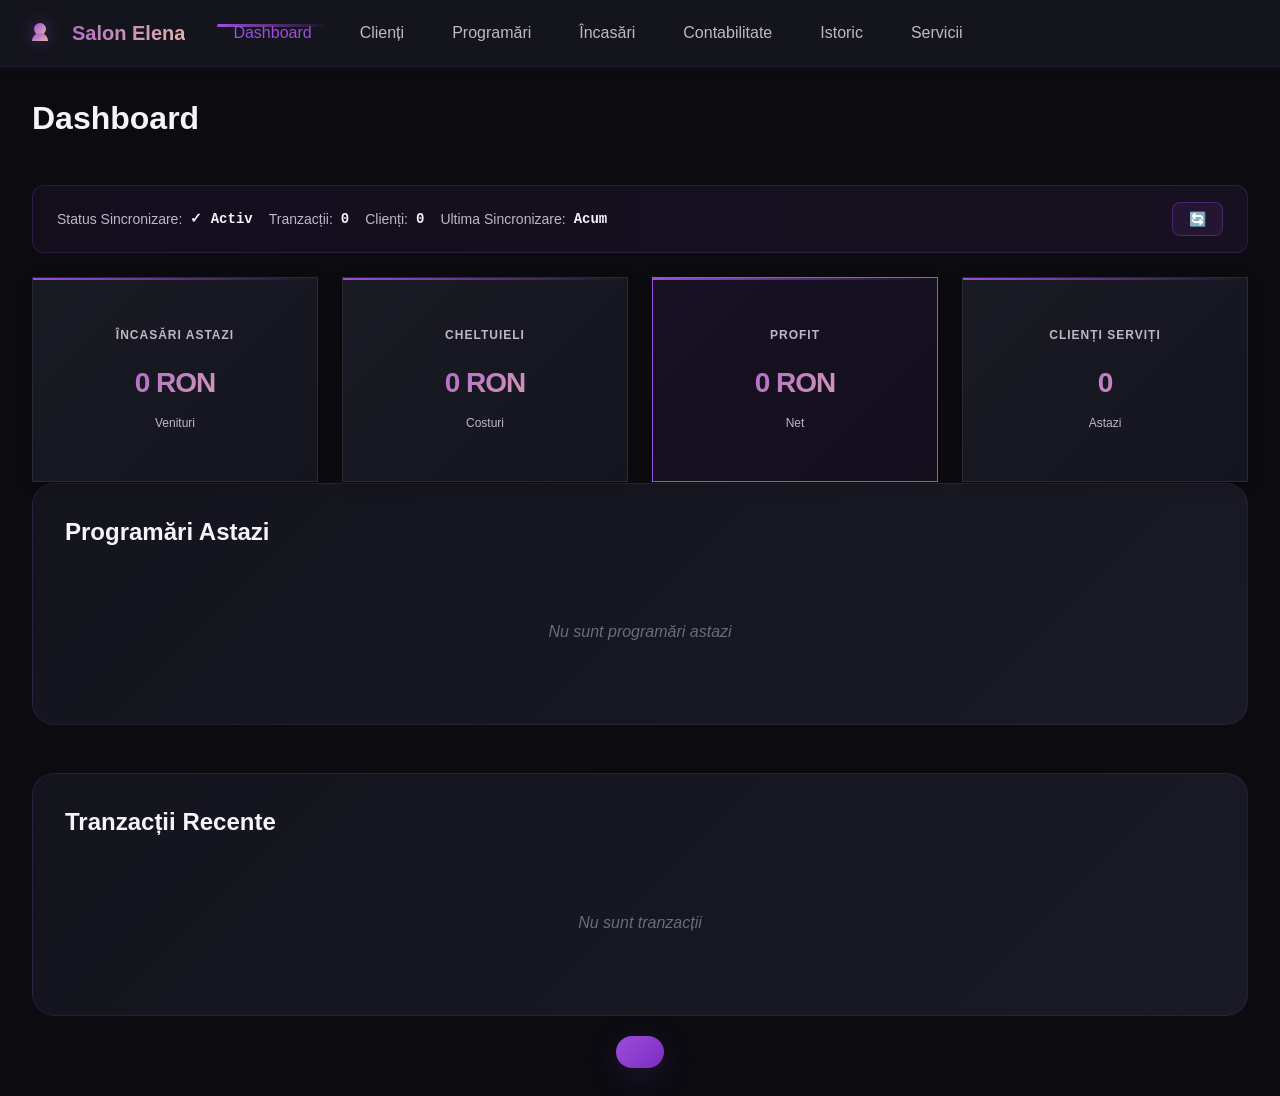
==== commit 2d17db77: "Add complete appointment with payment from Dashboard - Full finalization system FEATURES: - Dashboar" ====
--- a/index.html
+++ b/index.html
@@ -804,6 +804,42 @@
         </div>
     </div>
 
+    <!-- Modal Finalizare Programare -->
+    <div id="completeAppointmentModal" class="modal">
+        <div class="modal-content">
+            <button class="modal-close">&times;</button>
+            <h2>Finalizează Programare</h2>
+            <div id="appointmentSummary" style="background: rgba(157,78,221,0.1); padding: 12px; border-radius: 8px; margin-bottom: 20px;">
+                <div style="font-weight: 600; margin-bottom: 8px;">Detalii:</div>
+                <div id="summaryClient"></div>
+                <div id="summaryService"></div>
+                <div id="summaryTime"></div>
+            </div>
+            <form id="completeAppointmentForm">
+                <div class="form-group">
+                    <label>Metoda Plată *</label>
+                    <select id="completePaymentMethod" required class="input-dark">
+                        <option value="">-- Selecteaza --</option>
+                        <option value="cash">Cash</option>
+                        <option value="card">Card</option>
+                        <option value="transfer">Transfer</option>
+                    </select>
+                </div>
+                <div class="form-group">
+                    <label>Suma (RON) *</label>
+                    <input type="number" id="completeAmount" required placeholder="0.00" step="0.01" min="0" class="input-dark">
+                </div>
+                <div class="form-group" style="font-size: 12px; color: var(--color-text-secondary);">
+                    Suma default = preț serviciu
+                </div>
+            </form>
+            <div class="modal-actions">
+                <button type="button" class="btn btn-secondary" id="btnCompleteCancel">Anulare</button>
+                <button type="button" class="btn btn-primary" id="btnCompleteConfirm">Confirmare & Încasare</button>
+            </div>
+        </div>
+    </div>
+
     <!-- Toast Notification -->
     <div id="toast" class="toast"></div>
 
--- a/css/styles.css
+++ b/css/styles.css
@@ -886,6 +886,8 @@
     justify-content: space-between;
     align-items: center;
     transition: all var(--transition-base);
+    gap: var(--spacing-md);
+    flex-wrap: wrap;
 }
 
 .appointment-card:hover {
@@ -903,6 +905,7 @@
 .appointment-info {
     flex: 1;
     margin: 0 var(--spacing-lg);
+    min-width: 200px;
 }
 
 .appointment-client {
@@ -913,6 +916,12 @@
 .appointment-service {
     color: var(--color-text-secondary);
     font-size: var(--font-size-sm);
+}
+
+.appointment-actions {
+    display: flex;
+    gap: var(--spacing-sm);
+    align-items: center;
 }
 
 .appointment-status {
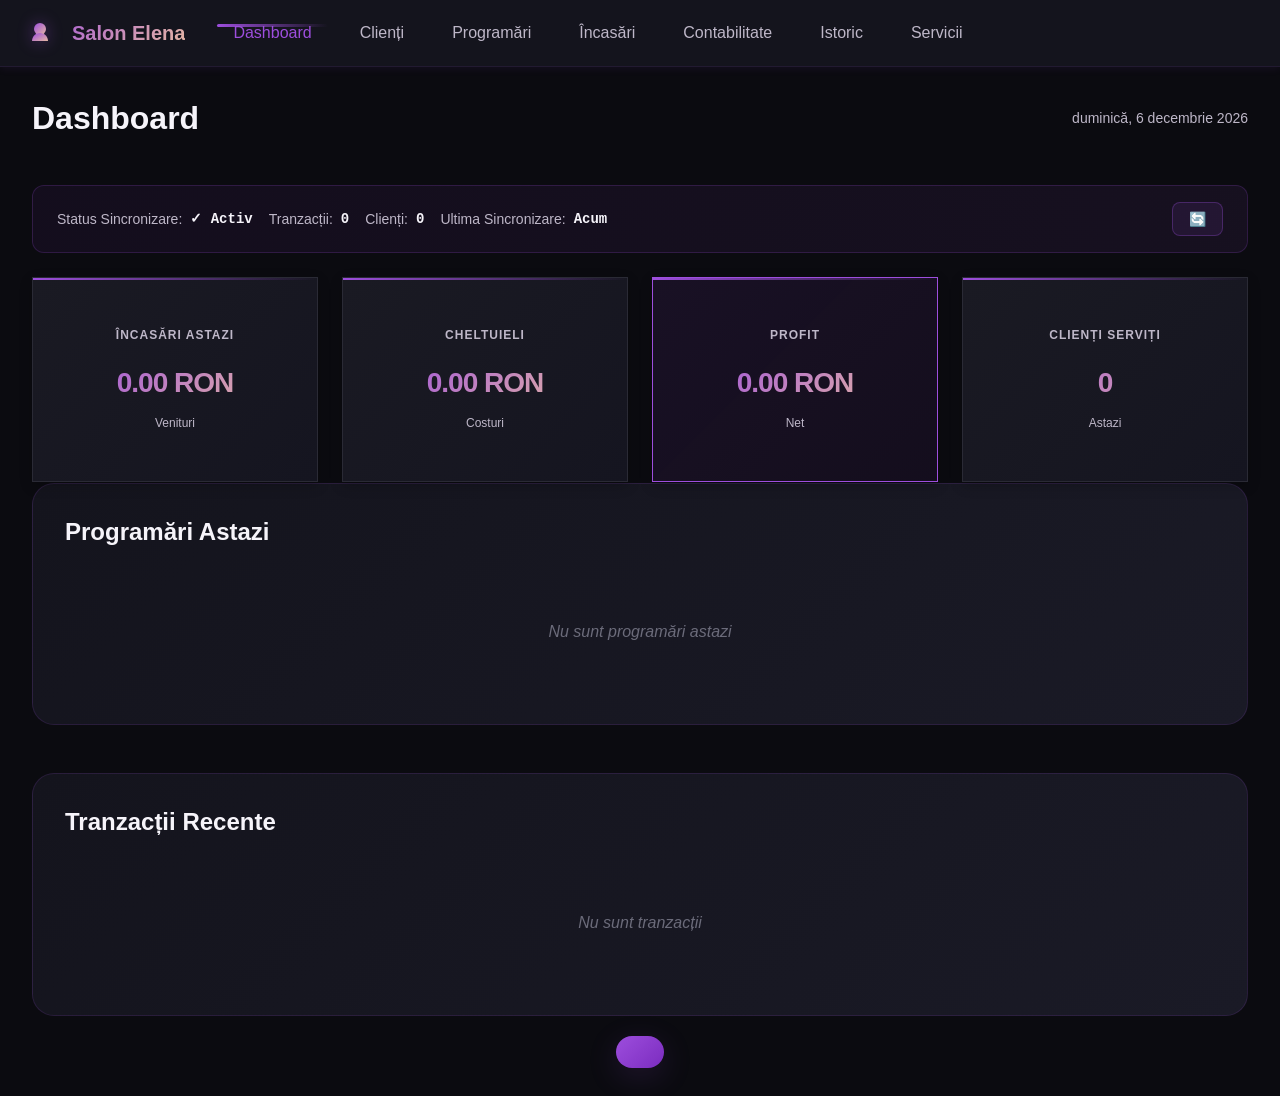
==== commit 64779057: "GitHub Pages compatibility: Add hash-based routing and base path detection - Added APP_BASE_PATH det" ====
--- a/index.html
+++ b/index.html
@@ -5,6 +5,17 @@
     <meta name="viewport" content="width=device-width, initial-scale=1.0">
     <title>Salon Elena - Premium Hairstyle Management</title>
     <link rel="stylesheet" href="css/styles.css">
+    
+    <!-- GitHub Pages Compatibility -->
+    <script>
+        // Detect if running on GitHub Pages and set base path accordingly
+        window.APP_BASE_PATH = window.location.pathname.includes('/SalonElena/') ? '/SalonElena/' : './';
+        console.log('[APP INIT] BASE PATH:', window.APP_BASE_PATH);
+        console.log('[APP INIT] CURRENT URL:', window.location.href);
+        console.log('[APP INIT] PATHNAME:', window.location.pathname);
+        console.log('[APP INIT] HOSTNAME:', window.location.hostname);
+        console.log('[APP INIT] ENVIRONMENT:', window.location.hostname === 'localhost' || window.location.hostname === '127.0.0.1' ? 'LOCAL' : 'GITHUB PAGES');
+    </script>
 </head>
 <body>
     <div class="app-container">
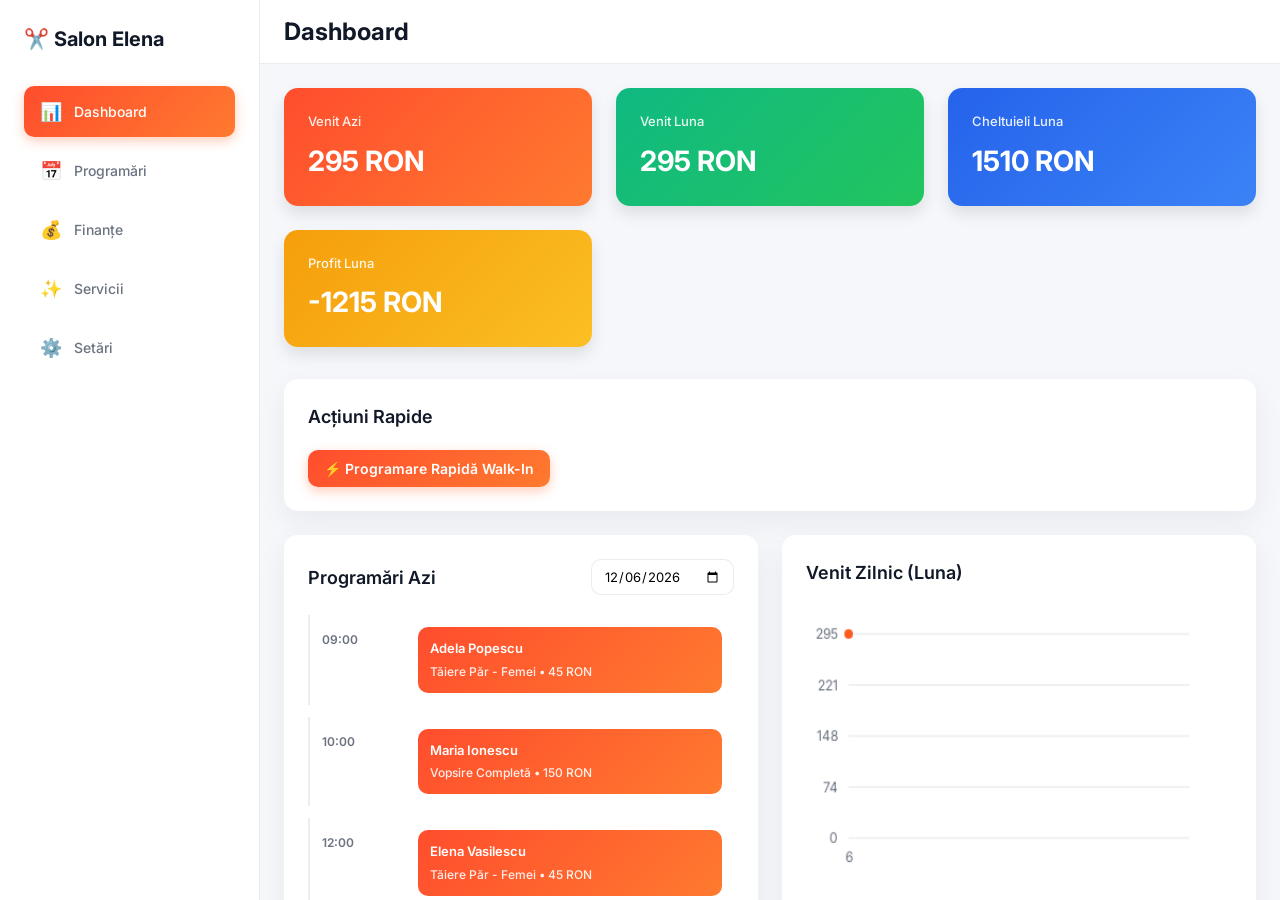
==== commit e8ba91ee: "Initial commit: Salon Elena SPA with History API modal system" ====
--- a/index.html
+++ b/index.html
@@ -3,910 +3,66 @@
 <head>
     <meta charset="UTF-8">
     <meta name="viewport" content="width=device-width, initial-scale=1.0">
-    <title>Salon Elena - Premium Hairstyle Management</title>
-    <link rel="stylesheet" href="css/styles.css">
-    
-    <!-- GitHub Pages Compatibility -->
-    <script>
-        // Detect if running on GitHub Pages and set base path accordingly
-        window.APP_BASE_PATH = window.location.pathname.includes('/SalonElena/') ? '/SalonElena/' : './';
-        console.log('[APP INIT] BASE PATH:', window.APP_BASE_PATH);
-        console.log('[APP INIT] CURRENT URL:', window.location.href);
-        console.log('[APP INIT] PATHNAME:', window.location.pathname);
-        console.log('[APP INIT] HOSTNAME:', window.location.hostname);
-        console.log('[APP INIT] ENVIRONMENT:', window.location.hostname === 'localhost' || window.location.hostname === '127.0.0.1' ? 'LOCAL' : 'GITHUB PAGES');
-    </script>
+    <title>Salon Elena - Management System</title>
+    <link href="https://fonts.googleapis.com/css2?family=Inter:wght@400;500;600;700&display=swap" rel="stylesheet">
+    <link rel="stylesheet" href="assets/css/app.css">
 </head>
 <body>
-    <div class="app-container">
-        <!-- Top Navigation -->
-        <nav class="top-nav">
-            <div class="nav-container">
-                <div class="nav-logo">
-                    <svg width="32" height="32" viewBox="0 0 32 32" fill="none">
-                        <circle cx="16" cy="12" r="6" fill="url(#grad1)"/>
-                        <path d="M8 24c0-4.4 3.6-8 8-8s8 3.6 8 8H8Z" fill="url(#grad1)"/>
-                        <defs>
-                            <linearGradient id="grad1" x1="0%" y1="0%" x2="100%" y2="100%">
-                                <stop offset="0%" style="stop-color:#9D4EDD;stop-opacity:1" />
-                                <stop offset="100%" style="stop-color:#E6B8A2;stop-opacity:1" />
-                            </linearGradient>
-                        </defs>
-                    </svg>
-                    <span>Salon Elena</span>
-                </div>
-                <div class="nav-tabs">
-                    <button class="nav-tab active" data-tab="dashboard">Dashboard</button>
-                    <button class="nav-tab" data-tab="clients">Clienți</button>
-                    <button class="nav-tab" data-tab="appointments">Programări</button>
-                    <button class="nav-tab" data-tab="transactions">Încasări</button>
-                    <button class="nav-tab" data-tab="accounting">Contabilitate</button>
-                    <button class="nav-tab" data-tab="history">Istoric</button>
-                    <button class="nav-tab" data-tab="services">Servicii</button>
-                </div>
+    <div id="app" class="app-container">
+        <!-- Sidebar -->
+        <aside class="sidebar">
+            <div class="sidebar-header">
+                <h1 class="salon-title">✂️ Salon Elena</h1>
             </div>
-        </nav>
+            <nav id="sidebarNav" class="sidebar-nav">
+                <a href="#" class="nav-item" data-route="dashboard">
+                    <span class="nav-icon">📊</span>
+                    <span class="nav-label">Dashboard</span>
+                </a>
+                <a href="#" class="nav-item" data-route="appointments">
+                    <span class="nav-icon">📅</span>
+                    <span class="nav-label">Programări</span>
+                </a>
+                <a href="#" class="nav-item" data-route="finance">
+                    <span class="nav-icon">💰</span>
+                    <span class="nav-label">Finanțe</span>
+                </a>
+                <a href="#" class="nav-item" data-route="services">
+                    <span class="nav-icon">✨</span>
+                    <span class="nav-label">Servicii</span>
+                </a>
+                <a href="#" class="nav-item" data-route="settings">
+                    <span class="nav-icon">⚙️</span>
+                    <span class="nav-label">Setări</span>
+                </a>
+            </nav>
+        </aside>
 
         <!-- Main Content -->
         <main class="main-content">
-            <!-- DASHBOARD TAB -->
-            <section id="dashboard" class="tab-section active">
-                <div class="section-header">
-                    <h1>Dashboard</h1>
-                    <div class="header-date" id="dateDisplay"></div>
-                </div>
+            <!-- Topbar -->
+            <div class="topbar">
+                <h2 id="pageTitle" class="page-title">Dashboard</h2>
+            </div>
 
-                <!-- Data Sync Status Bar -->
-                <div class="sync-status-bar">
-                    <div class="sync-item">
-                        <span class="sync-label">Status Sincronizare:</span>
-                        <span class="sync-value" id="syncStatus">✓ Activ</span>
-                    </div>
-                    <div class="sync-item">
-                        <span class="sync-label">Tranzacții:</span>
-                        <span class="sync-value" id="syncTransactions">0</span>
-                    </div>
-                    <div class="sync-item">
-                        <span class="sync-label">Clienți:</span>
-                        <span class="sync-value" id="syncClients">0</span>
-                    </div>
-                    <div class="sync-item">
-                        <span class="sync-label">Ultima Sincronizare:</span>
-                        <span class="sync-value" id="syncTime">Acum</span>
-                    </div>
-                    <button class="btn-sync-reset" id="btnSyncCheck" title="Verifică sincronizare">
-                        <span class="icon-sync">🔄</span>
-                    </button>
-                </div>
-
-                <!-- KPI Cards -->
-                <div class="kpi-grid">
-                    <div class="kpi-card">
-                        <div class="kpi-label">Încasări Astazi</div>
-                        <div class="kpi-value" id="kpiIncome">0 RON</div>
-                        <div class="kpi-sub">Venituri</div>
-                    </div>
-                    <div class="kpi-card">
-                        <div class="kpi-label">Cheltuieli</div>
-                        <div class="kpi-value" id="kpiExpenses">0 RON</div>
-                        <div class="kpi-sub">Costuri</div>
-                    </div>
-                    <div class="kpi-card accent">
-                        <div class="kpi-label">Profit</div>
-                        <div class="kpi-value" id="kpiProfit">0 RON</div>
-                        <div class="kpi-sub">Net</div>
-                    </div>
-                    <div class="kpi-card">
-                        <div class="kpi-label">Clienți Serviți</div>
-                        <div class="kpi-value" id="kpiClients">0</div>
-                        <div class="kpi-sub">Astazi</div>
-                    </div>
-                </div>
-
-                <!-- Upcoming Appointments Today -->
-                <div class="dashboard-section">
-                    <h2>Programări Astazi</h2>
-                    <div id="dashboardAppointments" class="appointments-list">
-                        <p class="empty-state">Nu sunt programări astazi</p>
-                    </div>
-                </div>
-
-                <!-- Recent Transactions -->
-                <div class="dashboard-section">
-                    <h2>Tranzacții Recente</h2>
-                    <div id="dashboardTransactions" class="transactions-list">
-                        <p class="empty-state">Nu sunt tranzacții</p>
-                    </div>
-                </div>
-            </section>
-
-            <!-- CLIENTS TAB -->
-            <section id="clients" class="tab-section">
-                <div class="section-header">
-                    <h1>Clienți</h1>
-                    <button class="btn btn-primary" id="btnAddClient">+ Clientă Nouă</button>
-                </div>
-
-                <!-- Search & Filters -->
-                <div class="search-filters">
-                    <div class="search-box">
-                        <input type="text" id="clientSearch" placeholder="Caută clientă..." class="input-search">
-                    </div>
-                    <div class="filter-chips">
-                        <button class="chip active" data-filter="all">Toate</button>
-                        <button class="chip" data-filter="platinum">Platinum</button>
-                        <button class="chip" data-filter="vip">VIP</button>
-                        <button class="chip" data-filter="loyal">Loyal</button>
-                        <button class="chip" data-filter="new">New</button>
-                    </div>
-                </div>
-
-                <!-- Clients Grid -->
-                <div id="clientsGrid" class="clients-grid">
-                    <p class="empty-state">Nu sunt clienți. Adaugă prima clientă!</p>
-                </div>
-            </section>
-
-            <!-- APPOINTMENTS TAB -->
-            <section id="appointments" class="tab-section">
-                <div class="section-header">
-                    <h1>Programări</h1>
-                    <button type="button" class="btn btn-primary" id="btnAddAppointment">+ Nouă Programare</button>
-                </div>
-
-                <!-- Appointment Filters -->
-                <div class="appointment-filters">
-                    <button class="filter-btn active" data-filter="today">Astazi</button>
-                    <button class="filter-btn" data-filter="tomorrow">Mâine</button>
-                    <button class="filter-btn" data-filter="week">Săptămâna</button>
-                    <button class="filter-btn" data-filter="all">Toate</button>
-                </div>
-
-                <!-- Appointments List -->
-                <div id="appointmentsList" class="appointments-list">
-                    <p class="empty-state">Nu sunt programări</p>
-                </div>
-            </section>
-
-            <!-- TRANSACTIONS TAB -->
-            <section id="transactions" class="tab-section">
-                <div class="section-header">
-                    <h1>Încasări Zilnice</h1>
-                </div>
-
-                <!-- Date Picker -->
-                <div class="transaction-controls">
-                    <input type="date" id="transactionDate" class="input-date">
-                    <button class="btn btn-secondary" id="btnAddExpense">+ Cheltuiala Manuală</button>
-                </div>
-
-                <!-- KPI for Selected Date -->
-                <div class="transaction-kpi">
-                    <div class="kpi-small">
-                        <div class="kpi-label">Încasări</div>
-                        <div class="kpi-value" id="txIncome">0 RON</div>
-                    </div>
-                    <div class="kpi-small">
-                        <div class="kpi-label">Cheltuieli</div>
-                        <div class="kpi-value" id="txExpenses">0 RON</div>
-                    </div>
-                    <div class="kpi-small accent">
-                        <div class="kpi-label">Profit</div>
-                        <div class="kpi-value" id="txProfit">0 RON</div>
-                    </div>
-                    <div class="kpi-small">
-                        <div class="kpi-label">Clienți</div>
-                        <div class="kpi-value" id="txClients">0</div>
-                    </div>
-                </div>
-
-                <!-- Transactions Table -->
-                <div class="transaction-table">
-                    <div class="tx-filters">
-                        <button class="tx-filter active" data-type="all">Toate</button>
-                        <button class="tx-filter" data-type="income">Venituri</button>
-                        <button class="tx-filter" data-type="expense">Cheltuieli</button>
-                    </div>
-                    <div id="transactionsList" class="transactions-list">
-                        <p class="empty-state">Nu sunt tranzacții pentru aceasta zi</p>
-                    </div>
-                </div>
-            </section>
-
-            <!-- HISTORY TAB -->
-            <section id="history" class="tab-section">
-                <div class="section-header">
-                    <h1>Istoric</h1>
-                    <button class="btn btn-secondary btn-sm" id="btnExportCSV">📥 Export CSV</button>
-                </div>
-
-                <!-- Period Toggle -->
-                <div class="period-toggle">
-                    <button class="period-btn active" data-period="day">Zi</button>
-                    <button class="period-btn" data-period="week">Săptămână</button>
-                    <button class="period-btn" data-period="month">Lună</button>
-                </div>
-
-                <!-- Period Selectors -->
-                <div class="period-selectors">
-                    <!-- Day Selector -->
-                    <div id="daySelector" class="selector-group active">
-                        <input type="date" id="historyDate" class="input-date">
-                    </div>
-
-                    <!-- Week Selector -->
-                    <div id="weekSelector" class="selector-group">
-                        <button class="btn-nav" id="prevWeek">◀ Săptămâna Anterioară</button>
-                        <span id="weekDisplay" class="period-display">Week</span>
-                        <button class="btn-nav" id="nextWeek">Săptămâna Următoare ▶</button>
-                    </div>
-
-                    <!-- Month Selector -->
-                    <div id="monthSelector" class="selector-group">
-                        <button class="btn-nav" id="prevMonth">◀ Luna Anterioară</button>
-                        <select id="monthSelect" class="input-dark">
-                            <option value="0">Ianuarie</option>
-                            <option value="1">Februarie</option>
-                            <option value="2">Martie</option>
-                            <option value="3">Aprilie</option>
-                            <option value="4">Mai</option>
-                            <option value="5">Iunie</option>
-                            <option value="6">Iulie</option>
-                            <option value="7">August</option>
-                            <option value="8">Septembrie</option>
-                            <option value="9">Octombrie</option>
-                            <option value="10">Noiembrie</option>
-                            <option value="11">Decembrie</option>
-                        </select>
-                        <select id="yearSelect" class="input-dark">
-                            <!-- Populated by JS -->
-                        </select>
-                        <button class="btn-nav" id="nextMonth">Luna Următoare ▶</button>
-                    </div>
-                </div>
-
-                <!-- Summary KPI Cards -->
-                <div class="kpi-grid">
-                    <div class="kpi-card">
-                        <div class="kpi-label">Total Încasări</div>
-                        <div class="kpi-value" id="historyIncome">0 RON</div>
-                        <div class="kpi-sub">Venituri</div>
-                    </div>
-                    <div class="kpi-card">
-                        <div class="kpi-label">Total Cheltuieli</div>
-                        <div class="kpi-value" id="historyExpenses">0 RON</div>
-                        <div class="kpi-sub">Costuri</div>
-                    </div>
-                    <div class="kpi-card accent">
-                        <div class="kpi-label">Profit Net</div>
-                        <div class="kpi-value" id="historyProfit">0 RON</div>
-                        <div class="kpi-sub">Rezultat</div>
-                    </div>
-                    <div class="kpi-card">
-                        <div class="kpi-label">Clienți Serviți</div>
-                        <div class="kpi-value" id="historyClients">0</div>
-                        <div class="kpi-sub">Distinct</div>
-                    </div>
-                    <div class="kpi-card">
-                        <div class="kpi-label">Nr. Tranzacții</div>
-                        <div class="kpi-value" id="historyTxCount">0</div>
-                        <div class="kpi-sub">Total</div>
-                    </div>
-                </div>
-
-                <!-- Day Breakdown (for week/month) -->
-                <div id="dayBreakdown" class="day-breakdown" style="display: none;">
-                    <h3>Detalii pe Zile</h3>
-                    <div class="breakdown-table">
-                        <div class="breakdown-header">
-                            <div class="col-date">Data</div>
-                            <div class="col-income">Încasări</div>
-                            <div class="col-expenses">Cheltuieli</div>
-                            <div class="col-profit">Profit</div>
-                            <div class="col-clients">Clienți</div>
-                        </div>
-                        <div id="breakdownBody" class="breakdown-body">
-                            <!-- Populated by JS -->
-                        </div>
-                    </div>
-                </div>
-
-                <!-- Transactions List -->
-                <div class="history-transactions">
-                    <h3>Tranzacții</h3>
-                    <div class="tx-controls">
-                        <div class="tx-filters-history">
-                            <button class="tx-filter-history active" data-filter="all">Toate</button>
-                            <button class="tx-filter-history" data-filter="income">Venituri</button>
-                            <button class="tx-filter-history" data-filter="expense">Cheltuieli</button>
-                        </div>
-                        <input type="text" id="txSearch" placeholder="Caută după client/serviciu..." class="input-search">
-                    </div>
-                    <div id="historyTransactionsList" class="transactions-list">
-                        <p class="empty-state">Nu sunt tranzacții</p>
-                    </div>
-                </div>
-            </section>
-
-            <!-- ACCOUNTING TAB -->
-            <section id="accounting" class="tab-section">
-                <div class="section-header">
-                    <h1>Contabilitate</h1>
-                    <div class="section-buttons">
-                        <button class="btn btn-secondary btn-sm" id="btnRecurringExpenses">⚙️ Cheltuieli Lunare</button>
-                        <button class="btn btn-secondary btn-sm" id="btnExportAccounting">📥 Export CSV</button>
-                    </div>
-                </div>
-
-                <!-- Filters Card -->
-                <div class="accounting-filters-card">
-                    <div class="filters-grid">
-                        <div class="filter-group">
-                            <label class="filter-label">Interval Date</label>
-                            <div class="date-range">
-                                <input type="date" id="accDateStart" class="input-filter">
-                                <span class="date-separator">→</span>
-                                <input type="date" id="accDateEnd" class="input-filter">
-                            </div>
-                        </div>
-
-                        <div class="filter-group">
-                            <label class="filter-label">Tip</label>
-                            <select id="accType" class="select-filter">
-                                <option value="all">Toate tranzacțiile</option>
-                                <option value="income">Doar Venituri</option>
-                                <option value="expense">Doar Cheltuieli</option>
-                            </select>
-                        </div>
-
-                        <div class="filter-group">
-                            <label class="filter-label">Status</label>
-                            <select id="accStatus" class="select-filter">
-                                <option value="all">Toate</option>
-                                <option value="confirmed">Confirmate</option>
-                                <option value="void">Anulate</option>
-                            </select>
-                        </div>
-                    </div>
-
-                    <div class="filters-grid">
-                        <div class="filter-group">
-                            <label class="filter-label">Metodă Plată</label>
-                            <div class="checkbox-group-modern">
-                                <label class="checkbox-label"><input type="checkbox" value="cash" class="acc-payment-method"> Numerar</label>
-                                <label class="checkbox-label"><input type="checkbox" value="card" class="acc-payment-method"> Card</label>
-                                <label class="checkbox-label"><input type="checkbox" value="transfer" class="acc-payment-method"> Transfer</label>
-                            </div>
-                        </div>
-
-                        <div class="filter-group">
-                            <label class="filter-label">Categorie</label>
-                            <select id="accCategories" class="select-filter" multiple size="3">
-                                <option value="">-- Toate --</option>
-                                <!-- Populated by JS -->
-                            </select>
-                        </div>
-                    </div>
-
-                    <div class="filters-grid">
-                        <div class="filter-group filter-search">
-                            <label class="filter-label">Căutare</label>
-                            <input type="text" id="accSearch" placeholder="Client / Serviciu / Notă..." class="input-filter input-search-large">
-                        </div>
-
-                        <div class="filter-actions">
-                            <button class="btn btn-secondary btn-sm" id="btnResetFilters">↻ Resetează</button>
-                        </div>
-                    </div>
-                </div>
-
-                <!-- KPI Cards -->
-                <div class="kpi-grid">
-                    <div class="kpi-card">
-                        <div class="kpi-label">Total Venituri</div>
-                        <div class="kpi-value" id="accIncomeTotal">0 RON</div>
-                    </div>
-                    <div class="kpi-card">
-                        <div class="kpi-label">Total Cheltuieli</div>
-                        <div class="kpi-value" id="accExpenseTotal">0 RON</div>
-                    </div>
-                    <div class="kpi-card accent">
-                        <div class="kpi-label">Profit Net</div>
-                        <div class="kpi-value" id="accProfitTotal">0 RON</div>
-                    </div>
-                    <div class="kpi-card">
-                        <div class="kpi-label">Cash</div>
-                        <div class="kpi-value" id="accCashTotal">0 RON</div>
-                    </div>
-                    <div class="kpi-card">
-                        <div class="kpi-label">Card</div>
-                        <div class="kpi-value" id="accCardTotal">0 RON</div>
-                    </div>
-                    <div class="kpi-card">
-                        <div class="kpi-label">Transfer</div>
-                        <div class="kpi-value" id="accTransferTotal">0 RON</div>
-                    </div>
-                </div>
-
-                <!-- Tabs: List | Reports (Manual input buttons hidden - read-only mode) -->
-                <div class="accounting-tabs">
-                    <button class="acc-tab-btn active" data-acc-tab="list">📋 Lista Tranzacții</button>
-                    <button class="acc-tab-btn" data-acc-tab="reports">📊 Rapoarte & Analiză</button>
-                </div>
-
-                <!-- TAB: List Transactions -->
-                <div id="acc-tab-list" class="acc-tab-content active">
-                    <div id="accTransactionsList" class="accounting-transactions">
-                        <p class="empty-state">Nu sunt tranzacții</p>
-                    </div>
-                </div>
-
-                <!-- TAB: Reports -->
-                <div id="acc-tab-reports" class="acc-tab-content">
-                    <div class="reports-container">
-                        <h3>Rapoarte & Analiză</h3>
-
-                        <!-- Daily Expenses Summary -->
-                        <div class="report-section">
-                            <h4>💰 Cheltuieli pe Zile</h4>
-                            <div id="dailyExpenseSummary" class="daily-summary-table">
-                                <p class="empty-state">Nu există cheltuieli pentru perioada selectată</p>
-                            </div>
-                        </div>
-
-                        <!-- Daily Profit Summary -->
-                        <div class="report-section">
-                            <h4>📈 Profit pe Zile</h4>
-                            <div id="dailyProfitSummary" class="daily-summary-table">
-                                <p class="empty-state">Nu există tranzacții pentru perioada selectată</p>
-                            </div>
-                        </div>
-
-                        <div class="report-section">
-                            <h4>🏆 Top Categorii Cheltuieli</h4>
-                            <div id="topExpenseCategories" class="report-list">
-                                <p class="empty-state">Nu există cheltuieli</p>
-                            </div>
-                        </div>
-
-                        <div class="report-section">
-                            <h4>⭐ Top Servicii Venituri</h4>
-                            <div id="topServices" class="report-list">
-                                <p class="empty-state">Nu există venituri</p>
-                            </div>
-                        </div>
-
-                        <div class="report-section">
-                            <h4>📊 Breakdown Complet pe Zile</h4>
-                            <div id="dayBreakdownAccounting" class="breakdown-table">
-                                <p class="empty-state">Nu există tranzacții</p>
-                            </div>
-                        </div>
-                    </div>
-                </div>
-            </section>
-
-            <!-- SERVICES TAB -->
-            <section id="services" class="tab-section">
-                <div class="section-header">
-                    <h1>Servicii</h1>
-                    <button class="btn btn-primary" id="btnAddService">+ Serviciu Nou</button>
-                </div>
-
-                <!-- Services List -->
-                <div id="servicesList" class="services-grid">
-                    <p class="empty-state">Nu sunt servicii. Adaugă primul serviciu!</p>
-                </div>
-            </section>
+            <!-- View Container -->
+            <div id="view" class="view-container"></div>
         </main>
     </div>
 
     <!-- Modal Overlay -->
     <div id="modalOverlay" class="modal-overlay"></div>
 
-    <!-- Modal Client -->
-    <div id="clientModal" class="modal">
-        <div class="modal-content">
-            <button class="modal-close">&times;</button>
-            <h2>Clientă</h2>
+    <!-- Modal Container -->
+    <div id="modalContainer" class="modal-container"></div>
 
-            <div class="modal-tabs">
-                <button class="modal-tab active" data-modal-tab="info">Informații</button>
-                <button class="modal-tab" data-modal-tab="gallery">Galerie</button>
-                <button class="modal-tab" data-modal-tab="appointments">Programări</button>
-                <button class="modal-tab" data-modal-tab="stats">Statistici</button>
-            </div>
+    <!-- Toast Container -->
+    <div id="toastContainer" class="toast-container"></div>
 
-            <!-- Info Tab -->
-            <div class="modal-tab-content active" data-tab-content="info">
-                <form id="clientForm">
-                    <div class="form-group">
-                        <label>Nume Complet *</label>
-                        <input type="text" id="clientName" required placeholder="ex: Elena Popescu" class="input-dark">
-                    </div>
-                    <div class="form-group">
-                        <label>Telefon *</label>
-                        <input type="tel" id="clientPhone" required placeholder="ex: 0723456789" class="input-dark">
-                    </div>
-                    <div class="form-group">
-                        <label>Email</label>
-                        <input type="email" id="clientEmail" placeholder="optional" class="input-dark">
-                    </div>
-                    <div class="form-group">
-                        <label>Notițe / Preferințe</label>
-                        <textarea id="clientNotes" placeholder="ex: blond rece, sensibil scalp..." class="input-dark"></textarea>
-                    </div>
-                    <div class="form-group">
-                        <label>Status</label>
-                        <div id="clientTag" class="badge-display">---</div>
-                    </div>
-                </form>
-            </div>
-
-            <!-- Gallery Tab -->
-            <div class="modal-tab-content" data-tab-content="gallery">
-                <div class="gallery-section">
-                    <div class="upload-zone" id="uploadZone">
-                        <input type="file" id="clientPhotoInput" accept="image/*" multiple style="display: none;">
-                        <div class="upload-prompt">
-                            <svg width="48" height="48" viewBox="0 0 48 48" fill="none">
-                                <path d="M24 4C12.95 4 4 12.95 4 24s8.95 20 20 20 20-8.95 20-20S35.05 4 24 4ZM24 40c-8.82 0-16-7.18-16-16s7.18-16 16-16 16 7.18 16 16-7.18 16-16 16Z" fill="currentColor"/>
-                                <path d="M28 20h-4v-4h-4v4h-4v4h4v4h4v-4h4v-4Z" fill="currentColor"/>
-                            </svg>
-                            <p>Trage poze aici sau click</p>
-                        </div>
-                    </div>
-                    <div id="photoGallery" class="photo-gallery">
-                        <!-- Photos will be inserted here -->
-                    </div>
-                </div>
-            </div>
-
-            <!-- Appointments Tab -->
-            <div class="modal-tab-content" data-tab-content="appointments">
-                <div class="client-appointments">
-                    <div class="appt-actions">
-                        <button class="btn btn-secondary btn-sm" id="btnQuickAppointment">+ Nouă Programare</button>
-                    </div>
-                    <div id="clientAppointmentsList" class="appointments-list">
-                        <p class="empty-state">Nu sunt programări</p>
-                    </div>
-                </div>
-            </div>
-
-            <!-- Stats Tab -->
-            <div class="modal-tab-content" data-tab-content="stats">
-                <div class="client-stats">
-                    <div class="stat-item">
-                        <div class="stat-label">Vizite</div>
-                        <div class="stat-value" id="statVisits">0</div>
-                    </div>
-                    <div class="stat-item">
-                        <div class="stat-label">Total Cheltuit</div>
-                        <div class="stat-value" id="statTotalSpent">0 RON</div>
-                    </div>
-                    <div class="stat-item">
-                        <div class="stat-label">Ultima Vizită</div>
-                        <div class="stat-value" id="statLastVisit">-</div>
-                    </div>
-                    <div class="stat-item">
-                        <div class="stat-label">Status</div>
-                        <div class="stat-value" id="statStatus">-</div>
-                    </div>
-                </div>
-            </div>
-
-            <div class="modal-actions">
-                <button class="btn btn-secondary" id="btnClientCancel">Anulare</button>
-                <button class="btn btn-primary" id="btnClientSave">Salvare</button>
-                <button class="btn btn-danger" id="btnClientDelete" style="display: none;">Ștergere</button>
-            </div>
-        </div>
-    </div>
-
-    <!-- Modal Appointment -->
-    <div id="appointmentModal" class="modal">
-        <div class="modal-content">
-            <button class="modal-close">&times;</button>
-            <h2>Programare</h2>
-            <form id="appointmentForm">
-                <div class="form-group">
-                    <label>Clientă *</label>
-                    <div class="select-group">
-                        <select id="appointmentClient" required class="input-dark">
-                            <option value="">Selectează clientă</option>
-                        </select>
-                        <button type="button" class="btn btn-link" id="btnNewClientFromAppt">+ Nouă</button>
-                    </div>
-                </div>
-                <div class="form-group">
-                    <label>Serviciu *</label>
-                    <select id="appointmentService" required class="input-dark">
-                        <option value="" disabled>Selectează serviciu</option>
-                    </select>
-                </div>
-                <div class="form-row">
-                    <div class="form-group">
-                        <label>Data *</label>
-                        <input type="date" id="appointmentDate" required class="input-dark">
-                    </div>
-                    <div class="form-group">
-                        <label>Oră *</label>
-                        <input type="time" id="appointmentTime" required class="input-dark">
-                    </div>
-                </div>
-                <div class="form-group">
-                    <label>Durată (minute)</label>
-                    <input type="number" id="appointmentDuration" min="15" step="15" class="input-dark">
-                </div>
-                <div class="form-group">
-                    <label>Notițe</label>
-                    <textarea id="appointmentNotes" placeholder="Notes..." class="input-dark"></textarea>
-                </div>
-                <div class="form-group">
-                    <label>Status</label>
-                    <select id="appointmentStatus" class="input-dark">
-                        <option value="scheduled">Programată</option>
-                        <option value="completed">Finalizată</option>
-                        <option value="cancelled">Anulată</option>
-                    </select>
-                </div>
-                <div id="paymentSection" style="display: none;" class="payment-section">
-                    <hr>
-                    <h3>Încasare</h3>
-                    <div class="form-row">
-                        <div class="form-group">
-                            <label>Sumă (RON) *</label>
-                            <input type="number" id="paymentAmount" min="0" step="0.01" class="input-dark">
-                        </div>
-                        <div class="form-group">
-                            <label>Metoda Plată</label>
-                            <select id="paymentMethod" class="input-dark">
-                                <option value="cash">Cash</option>
-                                <option value="card">Card</option>
-                                <option value="transfer">Transfer</option>
-                            </select>
-                        </div>
-                    </div>
-                </div>
-            </form>
-            <div class="modal-actions">
-                <button class="btn btn-secondary" id="btnAppointmentCancel">Anulare</button>
-                <button class="btn btn-primary" id="btnAppointmentSave">Salvare</button>
-                <button class="btn btn-danger" id="btnAppointmentDelete" style="display: none;">Ștergere</button>
-            </div>
-        </div>
-    </div>
-
-    <!-- Modal Service -->
-    <div id="serviceModal" class="modal">
-        <div class="modal-content">
-            <button class="modal-close">&times;</button>
-            <h2>Serviciu</h2>
-            <form id="serviceForm">
-                <div class="form-group">
-                    <label>Nume *</label>
-                    <input type="text" id="serviceName" required placeholder="ex: Tuns Bob" class="input-dark">
-                </div>
-                <div class="form-group">
-                    <label>Categorie</label>
-                    <select id="serviceCategory" class="input-dark">
-                        <option value="tuns">Tuns</option>
-                        <option value="coafat">Coafat</option>
-                        <option value="vopsit">Vopsit</option>
-                        <option value="tratament">Tratament</option>
-                        <option value="alt">Altul</option>
-                    </select>
-                </div>
-                <div class="form-row">
-                    <div class="form-group">
-                        <label>Preț (RON) *</label>
-                        <input type="number" id="servicePrice" required min="0" step="0.01" class="input-dark">
-                    </div>
-                    <div class="form-group">
-                        <label>Durată (minute)</label>
-                        <input type="number" id="serviceDuration" value="60" min="15" step="15" class="input-dark">
-                    </div>
-                </div>
-            </form>
-            <div class="modal-actions">
-                <button class="btn btn-secondary" id="btnServiceCancel">Anulare</button>
-                <button class="btn btn-primary" id="btnServiceSave">Salvare</button>
-                <button class="btn btn-danger" id="btnServiceDelete" style="display: none;">Ștergere</button>
-            </div>
-        </div>
-    </div>
-
-    <!-- Modal Expense -->
-    <div id="expenseModal" class="modal">
-        <div class="modal-content">
-            <button class="modal-close">&times;</button>
-            <h2>Cheltuiala</h2>
-            <form id="expenseForm">
-                <div class="form-group">
-                    <label>Descriere *</label>
-                    <input type="text" id="modal-expenseDescription" required placeholder="ex: Materiale..." class="input-dark">
-                </div>
-                <div class="form-group">
-                    <label>Suma (RON) *</label>
-                    <input type="text" id="modal-expenseAmount" required placeholder="0.00" class="input-dark">
-                </div>
-                <div class="form-group">
-                    <label>Categorie *</label>
-                    <select id="modal-expenseCategory" required class="input-dark">
-                        <option value="">-- Selecteaza --</option>
-                        <!-- Populated by JS -->
-                    </select>
-                </div>
-                <div class="form-group">
-                    <label>Metoda Plata</label>
-                    <select id="modal-expenseMethod" class="input-dark">
-                        <option value="cash">Cash</option>
-                        <option value="card">Card</option>
-                        <option value="transfer">Transfer</option>
-                    </select>
-                </div>
-            </form>
-            <div class="modal-actions">
-                <button type="button" class="btn btn-secondary" id="btnExpenseCancel">Anulare</button>
-                <button type="button" class="btn btn-primary" id="btnExpenseSave">Salvare</button>
-            </div>
-        </div>
-    </div>
-
-    <!-- Modal Recurring Expenses -->
-    <div id="recurringExpensesModal" class="modal">
-        <div class="modal-content">
-            <button class="modal-close">&times;</button>
-            <h2>Cheltuieli Recurente Lunare</h2>
-            
-            <!-- List of existing recurring expenses -->
-            <div class="recurring-list" id="recurringExpensesList">
-                <p class="empty-state">Nu sunt cheltuieli recurente setate</p>
-            </div>
-
-            <!-- Add new recurring expense form -->
-            <div class="add-recurring-form">
-                <h3>Adaugă Cheltuiala Lunară</h3>
-                <form id="recurringExpenseForm">
-                    <div class="form-row">
-                        <div class="form-group">
-                            <label>Nume Cheltuiala *</label>
-                            <input type="text" id="recExpenseName" required placeholder="ex: Chirie, Produse..." class="input-dark">
-                        </div>
-                        <div class="form-group">
-                            <label>Sumă (RON) *</label>
-                            <input type="number" id="recExpenseAmount" required min="0" step="0.01" class="input-dark">
-                        </div>
-                    </div>
-                    <div class="form-row">
-                        <div class="form-group">
-                            <label>Categorie *</label>
-                            <select id="recExpenseCategory" required class="input-dark">
-                                <option value="">-- Selectează --</option>
-                                <!-- Populated by JS -->
-                            </select>
-                        </div>
-                        <div class="form-group">
-                            <label>Metoda Plată</label>
-                            <select id="recExpenseMethod" class="input-dark">
-                                <option value="cash">Cash</option>
-                                <option value="card">Card</option>
-                                <option value="transfer">Transfer</option>
-                            </select>
-                        </div>
-                    </div>
-                    <div class="form-row">
-                        <div class="form-group">
-                            <label>Ziua din Lună (1-31) *</label>
-                            <input type="number" id="recExpenseDay" required min="1" max="31" value="1" class="input-dark">
-                        </div>
-                    </div>
-                    <div class="form-actions">
-                        <button type="submit" class="btn btn-primary">Salvează Cheltuiala Lunară</button>
-                        <button type="reset" class="btn btn-secondary">Resetează</button>
-                    </div>
-                </form>
-            </div>
-
-            <div class="modal-actions" style="border-top: 1px solid #333; margin-top: 30px; padding-top: 20px;">
-                <button class="btn btn-secondary" id="btnRecurringExpensesClose">Închide</button>
-            </div>
-        </div>
-    </div>
-
-    <!-- Modal Finalizare Programare -->
-    <div id="completeAppointmentModal" class="modal">
-        <div class="modal-content">
-            <button class="modal-close">&times;</button>
-            <h2>Finalizează Programare</h2>
-            <div id="appointmentSummary" style="background: rgba(157,78,221,0.1); padding: 12px; border-radius: 8px; margin-bottom: 20px;">
-                <div style="font-weight: 600; margin-bottom: 8px;">Detalii:</div>
-                <div id="summaryClient"></div>
-                <div id="summaryService"></div>
-                <div id="summaryTime"></div>
-            </div>
-            <form id="completeAppointmentForm">
-                <div class="form-group">
-                    <label>Metoda Plată *</label>
-                    <select id="completePaymentMethod" required class="input-dark">
-                        <option value="">-- Selecteaza --</option>
-                        <option value="cash">Cash</option>
-                        <option value="card">Card</option>
-                        <option value="transfer">Transfer</option>
-                    </select>
-                </div>
-                <div class="form-group">
-                    <label>Suma (RON) *</label>
-                    <input type="number" id="completeAmount" required placeholder="0.00" step="0.01" min="0" class="input-dark">
-                </div>
-                <div class="form-group" style="font-size: 12px; color: var(--color-text-secondary);">
-                    Suma default = preț serviciu
-                </div>
-            </form>
-            <div class="modal-actions">
-                <button type="button" class="btn btn-secondary" id="btnCompleteCancel">Anulare</button>
-                <button type="button" class="btn btn-primary" id="btnCompleteConfirm">Confirmare & Încasare</button>
-            </div>
-        </div>
-    </div>
-
-    <!-- Toast Notification -->
-    <div id="toast" class="toast"></div>
-
-    <!-- Scripts -->
-    <script src="js/logger.js"></script>
-    <script src="js/cache.js"></script>
-    <script src="js/dom.js"></script>
-    <script src="js/eventmanager.js"></script>
-    <script src="js/perf.js"></script>
-    <script src="js/storage.js"></script>
-    <script src="js/ui.js"></script>
-    <script src="js/services.js"></script>
-    <script src="js/clients.js"></script>
-    <script src="js/appointments.js"></script>
-    <script src="js/transactions.js"></script>
-    <script src="js/history.js"></script>
-    <script src="js/accounting.js"></script>
-    <script src="js/app.js"></script>
-
-    <!-- DEBUG: Click Event Monitor (temporary - remove after testing) -->
-    <script>
-        // Debug helper 1: Log all clicks to console
-        document.addEventListener('click', (e) => {
-            const overlay = document.getElementById('modalOverlay');
-            const overlayActive = overlay && overlay.classList.contains('active');
-            const target = e.target.tagName + (e.target.id ? '#' + e.target.id : '') + (e.target.className ? '.' + e.target.className.split(' ')[0] : '');
-            console.log('[CLICK DEBUG]', target, '| Overlay active:', overlayActive, '| Pointer-events:', window.getComputedStyle(overlay).pointerEvents);
-        }, true);
-
-        // Debug helper 2: Log modal state every 2 seconds
-        setInterval(() => {
-            const overlay = document.getElementById('modalOverlay');
-            const modals = document.querySelectorAll('.modal.active');
-            const overlayComputedStyle = window.getComputedStyle(overlay);
-            console.log('[STATE DEBUG]', {
-                overlayDisplay: overlayComputedStyle.display,
-                overlayPointerEvents: overlayComputedStyle.pointerEvents,
-                overlayZIndex: overlayComputedStyle.zIndex,
-                activeModalsCount: modals.length,
-                modalOverlayHasActiveClass: overlay.classList.contains('active')
-            });
-        }, 3000);
-
-        // Debug helper 3: Check initial state
-        document.addEventListener('DOMContentLoaded', () => {
-            setTimeout(() => {
-                const overlay = document.getElementById('modalOverlay');
-                const modals = document.querySelectorAll('.modal');
-                console.log('[INIT DEBUG] Modal system status:', {
-                    overlayElement: overlay ? 'FOUND' : 'NOT FOUND',
-                    modalsCount: modals.length,
-                    overlayInHTML: !!overlay,
-                    overlayClasses: overlay ? overlay.className : 'N/A'
-                });
-            }, 500);
-        });
+    <!-- App Scripts (ES Modules) -->
+    <script type="module">
+        import app from './assets/js/app.js';
+        app.init();
     </script>
 </body>
 </html>
--- a/assets/css/app.css
+++ b/assets/css/app.css
@@ -0,0 +1,752 @@
+/* ========================================
+   VARIABLES & RESET
+   ======================================== */
+:root {
+    --color-bg: #F5F7FB;
+    --color-surface: #FFFFFF;
+    --color-text-primary: #111827;
+    --color-text-secondary: #6B7280;
+    --color-border: rgba(17, 24, 39, 0.08);
+    --color-shadow: 0 10px 30px rgba(17, 24, 39, 0.06);
+    --color-accent: #FF5A1F;
+    
+    --gradient-orange: linear-gradient(135deg, #FF4D2D 0%, #FF7A2F 100%);
+    --gradient-green: linear-gradient(135deg, #10B981 0%, #22C55E 100%);
+    --gradient-blue: linear-gradient(135deg, #2563EB 0%, #3B82F6 100%);
+    --gradient-yellow: linear-gradient(135deg, #F59E0B 0%, #FBBF24 100%);
+    
+    --sidebar-width: 260px;
+    --topbar-height: 64px;
+    --spacing: 24px;
+    --gap: 24px;
+    --radius-card: 14px;
+    --radius-btn: 10px;
+    --row-height: 56px;
+    
+    --z-overlay: 1000;
+    --z-modal: 1100;
+    --z-toast: 1200;
+}
+
+* {
+    margin: 0;
+    padding: 0;
+    box-sizing: border-box;
+}
+
+html, body {
+    width: 100%;
+    height: 100%;
+}
+
+body {
+    font-family: 'Inter', sans-serif;
+    background-color: var(--color-bg);
+    color: var(--color-text-primary);
+    line-height: 1.5;
+}
+
+/* ========================================
+   LAYOUT
+   ======================================== */
+.app-container {
+    display: flex;
+    width: 100%;
+    height: 100vh;
+    overflow: hidden;
+}
+
+.sidebar {
+    width: var(--sidebar-width);
+    background: var(--color-surface);
+    border-right: 1px solid var(--color-border);
+    display: flex;
+    flex-direction: column;
+    box-shadow: var(--color-shadow);
+    padding-top: var(--spacing);
+    overflow-y: auto;
+}
+
+.sidebar-header {
+    padding: 0 var(--spacing);
+    margin-bottom: 32px;
+}
+
+.salon-title {
+    font-size: 20px;
+    font-weight: 700;
+    color: var(--color-text-primary);
+}
+
+.sidebar-nav {
+    flex: 1;
+    display: flex;
+    flex-direction: column;
+    gap: 8px;
+    padding: 0 var(--spacing);
+}
+
+.nav-item {
+    display: flex;
+    align-items: center;
+    gap: 12px;
+    padding: 12px 16px;
+    border-radius: var(--radius-btn);
+    color: var(--color-text-secondary);
+    text-decoration: none;
+    transition: all 0.2s ease;
+    cursor: pointer;
+    font-weight: 500;
+    font-size: 14px;
+}
+
+.nav-item:hover {
+    background-color: rgba(255, 90, 31, 0.05);
+    color: var(--color-text-primary);
+}
+
+.nav-item.active {
+    background: var(--gradient-orange);
+    color: white;
+    box-shadow: 0 4px 12px rgba(255, 90, 31, 0.3);
+}
+
+.nav-icon {
+    font-size: 18px;
+}
+
+.nav-label {
+    flex: 1;
+}
+
+.main-content {
+    flex: 1;
+    display: flex;
+    flex-direction: column;
+    overflow: hidden;
+}
+
+.topbar {
+    height: var(--topbar-height);
+    background: var(--color-surface);
+    border-bottom: 1px solid var(--color-border);
+    display: flex;
+    align-items: center;
+    padding: 0 var(--spacing);
+    box-shadow: var(--color-shadow);
+}
+
+.page-title {
+    font-size: 24px;
+    font-weight: 700;
+    color: var(--color-text-primary);
+}
+
+.view-container {
+    flex: 1;
+    overflow-y: auto;
+    padding: var(--spacing);
+    background-color: var(--color-bg);
+}
+
+/* ========================================
+   CARDS & OVERVIEW
+   ======================================== */
+.overview-grid {
+    display: grid;
+    grid-template-columns: repeat(auto-fit, minmax(240px, 1fr));
+    gap: var(--gap);
+    margin-bottom: 32px;
+}
+
+.overview-card {
+    padding: 24px;
+    border-radius: var(--radius-card);
+    color: white;
+    box-shadow: 0 8px 16px rgba(0, 0, 0, 0.1);
+    display: flex;
+    flex-direction: column;
+    gap: 8px;
+}
+
+.overview-card.orange {
+    background: var(--gradient-orange);
+}
+
+.overview-card.green {
+    background: var(--gradient-green);
+}
+
+.overview-card.blue {
+    background: var(--gradient-blue);
+}
+
+.overview-card.yellow {
+    background: var(--gradient-yellow);
+}
+
+.overview-label {
+    font-size: 13px;
+    font-weight: 500;
+    opacity: 0.9;
+}
+
+.overview-value {
+    font-size: 28px;
+    font-weight: 700;
+}
+
+/* ========================================
+   SECTIONS & LAYOUTS
+   ======================================== */
+.section {
+    background: var(--color-surface);
+    border-radius: var(--radius-card);
+    padding: 24px;
+    margin-bottom: 24px;
+    box-shadow: var(--color-shadow);
+}
+
+.section-header {
+    display: flex;
+    justify-content: space-between;
+    align-items: center;
+    margin-bottom: 20px;
+    gap: 16px;
+}
+
+.section-title {
+    font-size: 18px;
+    font-weight: 600;
+    color: var(--color-text-primary);
+}
+
+.section-controls {
+    display: flex;
+    gap: 12px;
+    flex-wrap: wrap;
+}
+
+/* ========================================
+   TABLES
+   ======================================== */
+.data-table {
+    width: 100%;
+    border-collapse: collapse;
+    font-size: 14px;
+}
+
+.data-table thead {
+    background-color: #F9FAFB;
+    border-bottom: 2px solid var(--color-border);
+}
+
+.data-table th {
+    padding: 12px 16px;
+    text-align: left;
+    font-weight: 600;
+    color: var(--color-text-secondary);
+    font-size: 12px;
+    text-transform: uppercase;
+    letter-spacing: 0.5px;
+}
+
+.data-table tbody tr {
+    border-bottom: 1px solid var(--color-border);
+    transition: background-color 0.15s ease;
+    height: var(--row-height);
+}
+
+.data-table tbody tr:hover {
+    background-color: #F9FAFB;
+}
+
+.data-table td {
+    padding: 12px 16px;
+    color: var(--color-text-primary);
+}
+
+.data-table .text-secondary {
+    color: var(--color-text-secondary);
+}
+
+/* Status badges */
+.badge {
+    display: inline-block;
+    padding: 4px 12px;
+    border-radius: 20px;
+    font-size: 12px;
+    font-weight: 600;
+}
+
+.badge.success {
+    background-color: #DCFCE7;
+    color: #166534;
+}
+
+.badge.pending {
+    background-color: #FEF3C7;
+    color: #92400E;
+}
+
+.badge.cancelled {
+    background-color: #FEE2E2;
+    color: #991B1B;
+}
+
+/* ========================================
+   BUTTONS
+   ======================================== */
+.btn {
+    padding: 10px 16px;
+    border-radius: var(--radius-btn);
+    font-size: 14px;
+    font-weight: 600;
+    border: none;
+    cursor: pointer;
+    transition: all 0.2s ease;
+    font-family: 'Inter', sans-serif;
+    display: inline-flex;
+    align-items: center;
+    gap: 8px;
+    white-space: nowrap;
+    position: relative;
+}
+
+.btn:active {
+    transform: scale(0.95);
+}
+
+.btn-primary {
+    background: var(--gradient-orange);
+    color: white;
+    box-shadow: 0 4px 12px rgba(255, 90, 31, 0.3);
+}
+
+.btn-primary:hover {
+    box-shadow: 0 6px 20px rgba(255, 90, 31, 0.4);
+}
+
+.btn-secondary {
+    background-color: #E5E7EB;
+    color: var(--color-text-primary);
+}
+
+.btn-secondary:hover {
+    background-color: #D1D5DB;
+}
+
+.btn-danger {
+    background-color: #FEE2E2;
+    color: #DC2626;
+}
+
+.btn-danger:hover {
+    background-color: #FECACA;
+}
+
+.btn-sm {
+    padding: 6px 12px;
+    font-size: 13px;
+}
+
+.btn-lg {
+    padding: 12px 24px;
+    font-size: 15px;
+}
+
+/* ========================================
+   FORMS & INPUTS
+   ======================================== */
+.form-group {
+    margin-bottom: 16px;
+    display: flex;
+    flex-direction: column;
+}
+
+.form-group label {
+    font-size: 14px;
+    font-weight: 600;
+    margin-bottom: 6px;
+    color: var(--color-text-primary);
+}
+
+.form-group input,
+.form-group textarea,
+.form-group select {
+    padding: 10px 12px;
+    border: 1px solid var(--color-border);
+    border-radius: var(--radius-btn);
+    font-family: 'Inter', sans-serif;
+    font-size: 14px;
+    color: var(--color-text-primary);
+    transition: all 0.2s ease;
+}
+
+.form-group input:focus,
+.form-group textarea:focus,
+.form-group select:focus {
+    outline: none;
+    border-color: var(--color-accent);
+    box-shadow: 0 0 0 3px rgba(255, 90, 31, 0.1);
+}
+
+.form-group textarea {
+    resize: vertical;
+    min-height: 80px;
+}
+
+/* ========================================
+   MODALS
+   ======================================== */
+.modal-overlay {
+    position: fixed;
+    top: 0;
+    left: 0;
+    right: 0;
+    bottom: 0;
+    background-color: rgba(0, 0, 0, 0.5);
+    backdrop-filter: blur(4px);
+    z-index: var(--z-overlay);
+    opacity: 0;
+    visibility: hidden;
+    transition: all 0.2s ease;
+    pointer-events: none;
+}
+
+.modal-overlay.is-open {
+    opacity: 1;
+    visibility: visible;
+    pointer-events: auto;
+}
+
+.modal-container {
+    position: fixed;
+    top: 0;
+    left: 0;
+    right: 0;
+    bottom: 0;
+    display: flex;
+    align-items: center;
+    justify-content: center;
+    z-index: var(--z-modal);
+    pointer-events: none;
+}
+
+.modal {
+    background: var(--color-surface);
+    border-radius: var(--radius-card);
+    box-shadow: 0 20px 60px rgba(0, 0, 0, 0.3);
+    max-width: 500px;
+    width: 90%;
+    max-height: 90vh;
+    overflow-y: auto;
+    opacity: 0;
+    transform: scale(0.95);
+    transition: all 0.2s ease;
+    pointer-events: none;
+}
+
+.modal.is-open {
+    opacity: 1;
+    transform: scale(1);
+    pointer-events: auto;
+}
+
+.modal-header {
+    padding: 24px;
+    border-bottom: 1px solid var(--color-border);
+    display: flex;
+    justify-content: space-between;
+    align-items: center;
+}
+
+.modal-title {
+    font-size: 18px;
+    font-weight: 700;
+    color: var(--color-text-primary);
+}
+
+.modal-close {
+    background: none;
+    border: none;
+    font-size: 24px;
+    cursor: pointer;
+    color: var(--color-text-secondary);
+    transition: color 0.2s ease;
+}
+
+.modal-close:hover {
+    color: var(--color-text-primary);
+}
+
+.modal-body {
+    padding: 24px;
+}
+
+.modal-footer {
+    padding: 16px 24px;
+    border-top: 1px solid var(--color-border);
+    display: flex;
+    gap: 12px;
+    justify-content: flex-end;
+}
+
+/* ========================================
+   TOASTS
+   ======================================== */
+.toast-container {
+    position: fixed;
+    top: 24px;
+    right: 24px;
+    z-index: var(--z-toast);
+    display: flex;
+    flex-direction: column;
+    gap: 12px;
+    pointer-events: none;
+}
+
+.toast {
+    background: var(--color-surface);
+    border-left: 4px solid var(--color-accent);
+    border-radius: var(--radius-card);
+    padding: 16px 20px;
+    box-shadow: 0 10px 30px rgba(0, 0, 0, 0.15);
+    font-size: 14px;
+    color: var(--color-text-primary);
+    animation: slideIn 0.3s ease forwards;
+    pointer-events: auto;
+}
+
+.toast.success {
+    border-left-color: #10B981;
+}
+
+.toast.error {
+    border-left-color: #DC2626;
+}
+
+.toast.info {
+    border-left-color: #2563EB;
+}
+
+@keyframes slideIn {
+    from {
+        opacity: 0;
+        transform: translateX(100%);
+    }
+    to {
+        opacity: 1;
+        transform: translateX(0);
+    }
+}
+
+/* ========================================
+   TIMELINE (Day Schedule)
+   ======================================== */
+.timeline {
+    display: flex;
+    flex-direction: column;
+    gap: 12px;
+}
+
+.timeline-hour {
+    display: flex;
+    gap: 16px;
+    min-height: 80px;
+    padding: 12px;
+    border-left: 2px solid var(--color-border);
+    position: relative;
+}
+
+.timeline-time {
+    flex: 0 0 80px;
+    font-size: 12px;
+    font-weight: 600;
+    color: var(--color-text-secondary);
+    padding-top: 4px;
+}
+
+.timeline-appointments {
+    flex: 1;
+    display: flex;
+    flex-direction: column;
+    gap: 8px;
+}
+
+.timeline-appointment {
+    background: linear-gradient(135deg, #FF4D2D 0%, #FF7A2F 100%);
+    color: white;
+    padding: 12px;
+    border-radius: var(--radius-btn);
+    font-size: 13px;
+    font-weight: 500;
+}
+
+.timeline-appointment-name {
+    font-weight: 600;
+    margin-bottom: 4px;
+}
+
+.timeline-appointment-service {
+    font-size: 12px;
+    opacity: 0.9;
+}
+
+/* ========================================
+   CHARTS
+   ======================================== */
+.chart-container {
+    position: relative;
+    width: 100%;
+    height: 300px;
+    margin-bottom: 24px;
+}
+
+.chart-canvas {
+    width: 100%;
+    height: 100%;
+}
+
+/* ========================================
+   FILTERS
+   ======================================== */
+.filter-bar {
+    display: flex;
+    gap: 12px;
+    flex-wrap: wrap;
+    margin-bottom: 20px;
+}
+
+.filter-group {
+    display: flex;
+    align-items: center;
+    gap: 8px;
+}
+
+.filter-label {
+    font-size: 13px;
+    font-weight: 600;
+    color: var(--color-text-secondary);
+}
+
+.filter-select,
+.filter-input {
+    padding: 8px 12px;
+    border: 1px solid var(--color-border);
+    border-radius: var(--radius-btn);
+    font-family: 'Inter', sans-serif;
+    font-size: 13px;
+    background: var(--color-surface);
+}
+
+.filter-select:focus,
+.filter-input:focus {
+    outline: none;
+    border-color: var(--color-accent);
+}
+
+/* ========================================
+   GRID & UTILITIES
+   ======================================== */
+.grid-2 {
+    display: grid;
+    grid-template-columns: repeat(auto-fit, minmax(300px, 1fr));
+    gap: var(--gap);
+}
+
+.grid-3 {
+    display: grid;
+    grid-template-columns: repeat(auto-fit, minmax(250px, 1fr));
+    gap: var(--gap);
+}
+
+.text-center {
+    text-align: center;
+}
+
+.text-muted {
+    color: var(--color-text-secondary);
+}
+
+.empty-state {
+    text-align: center;
+    padding: 40px 24px;
+    color: var(--color-text-secondary);
+}
+
+.empty-state h3 {
+    font-size: 18px;
+    margin-bottom: 8px;
+    color: var(--color-text-primary);
+}
+
+/* ========================================
+   RESPONSIVE
+   ======================================== */
+@media (max-width: 768px) {
+    .sidebar {
+        width: 200px;
+    }
+
+    .overview-grid {
+        grid-template-columns: repeat(2, 1fr);
+    }
+
+    .section-controls {
+        flex-direction: column;
+    }
+
+    .modal {
+        width: 95%;
+    }
+
+    .data-table {
+        font-size: 12px;
+    }
+
+    .data-table th,
+    .data-table td {
+        padding: 8px 12px;
+    }
+}
+
+@media (max-width: 480px) {
+    .app-container {
+        flex-direction: column;
+    }
+
+    .sidebar {
+        width: 100%;
+        height: auto;
+        border-right: none;
+        border-bottom: 1px solid var(--color-border);
+        flex-direction: row;
+        align-items: center;
+        padding: 12px var(--spacing);
+    }
+
+    .sidebar-nav {
+        flex-direction: row;
+        gap: 4px;
+    }
+
+    .nav-label {
+        display: none;
+    }
+
+    .overview-grid {
+        grid-template-columns: 1fr;
+    }
+
+    .filter-bar {
+        flex-direction: column;
+    }
+
+    .modal {
+        width: 100%;
+        max-height: 100vh;
+        border-radius: 0;
+    }
+}
+
